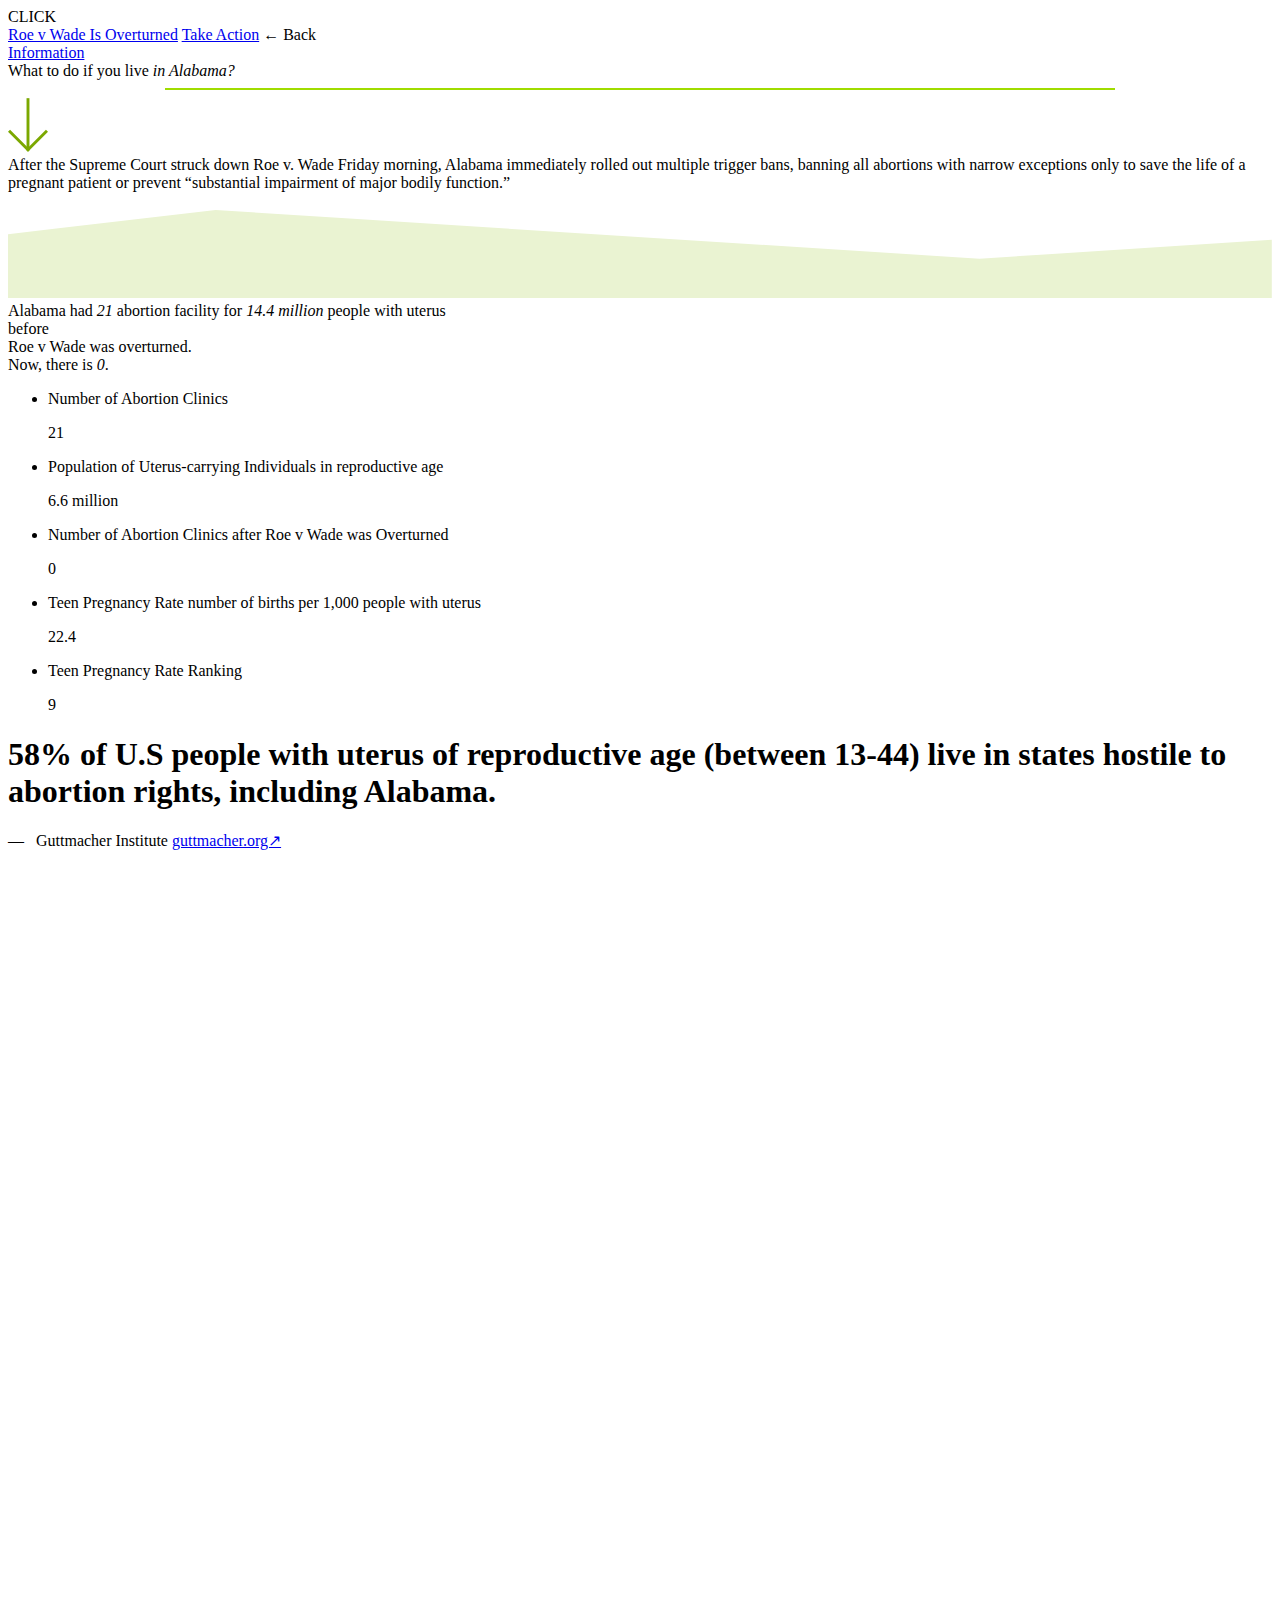
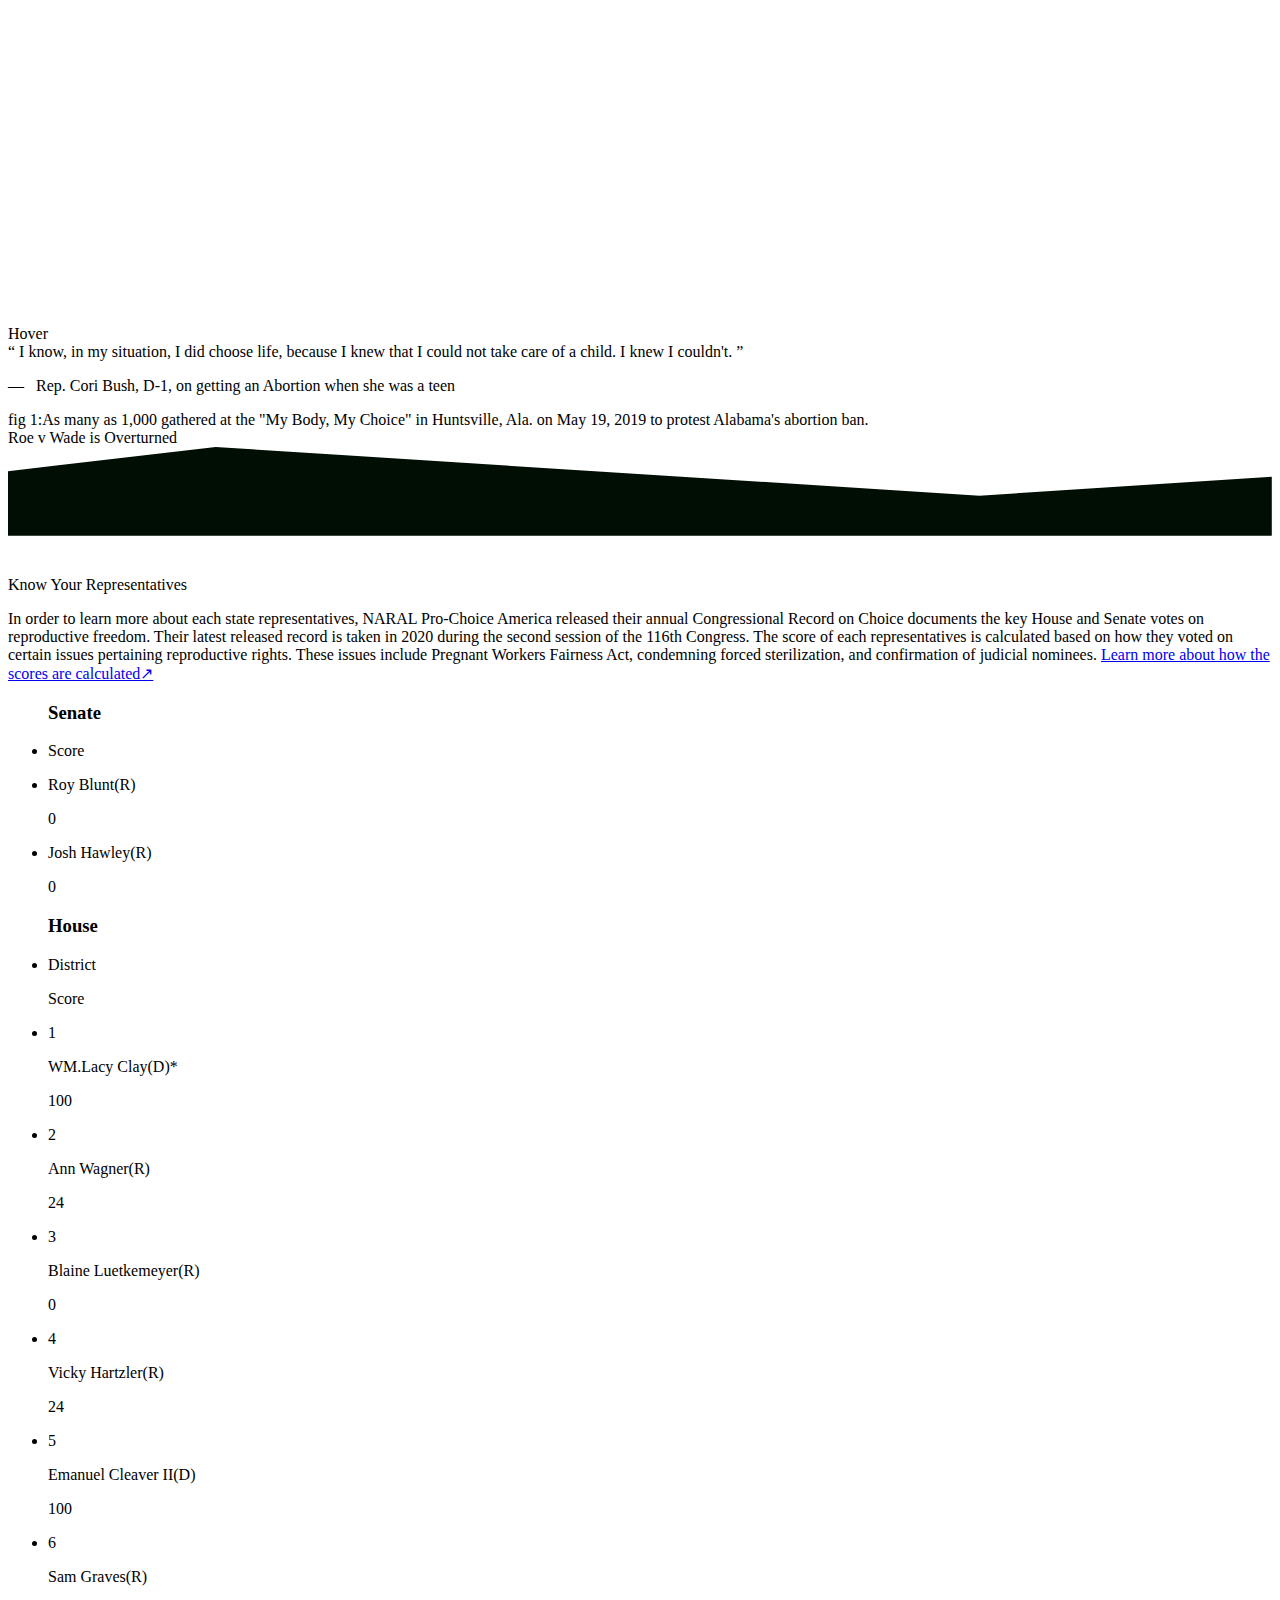
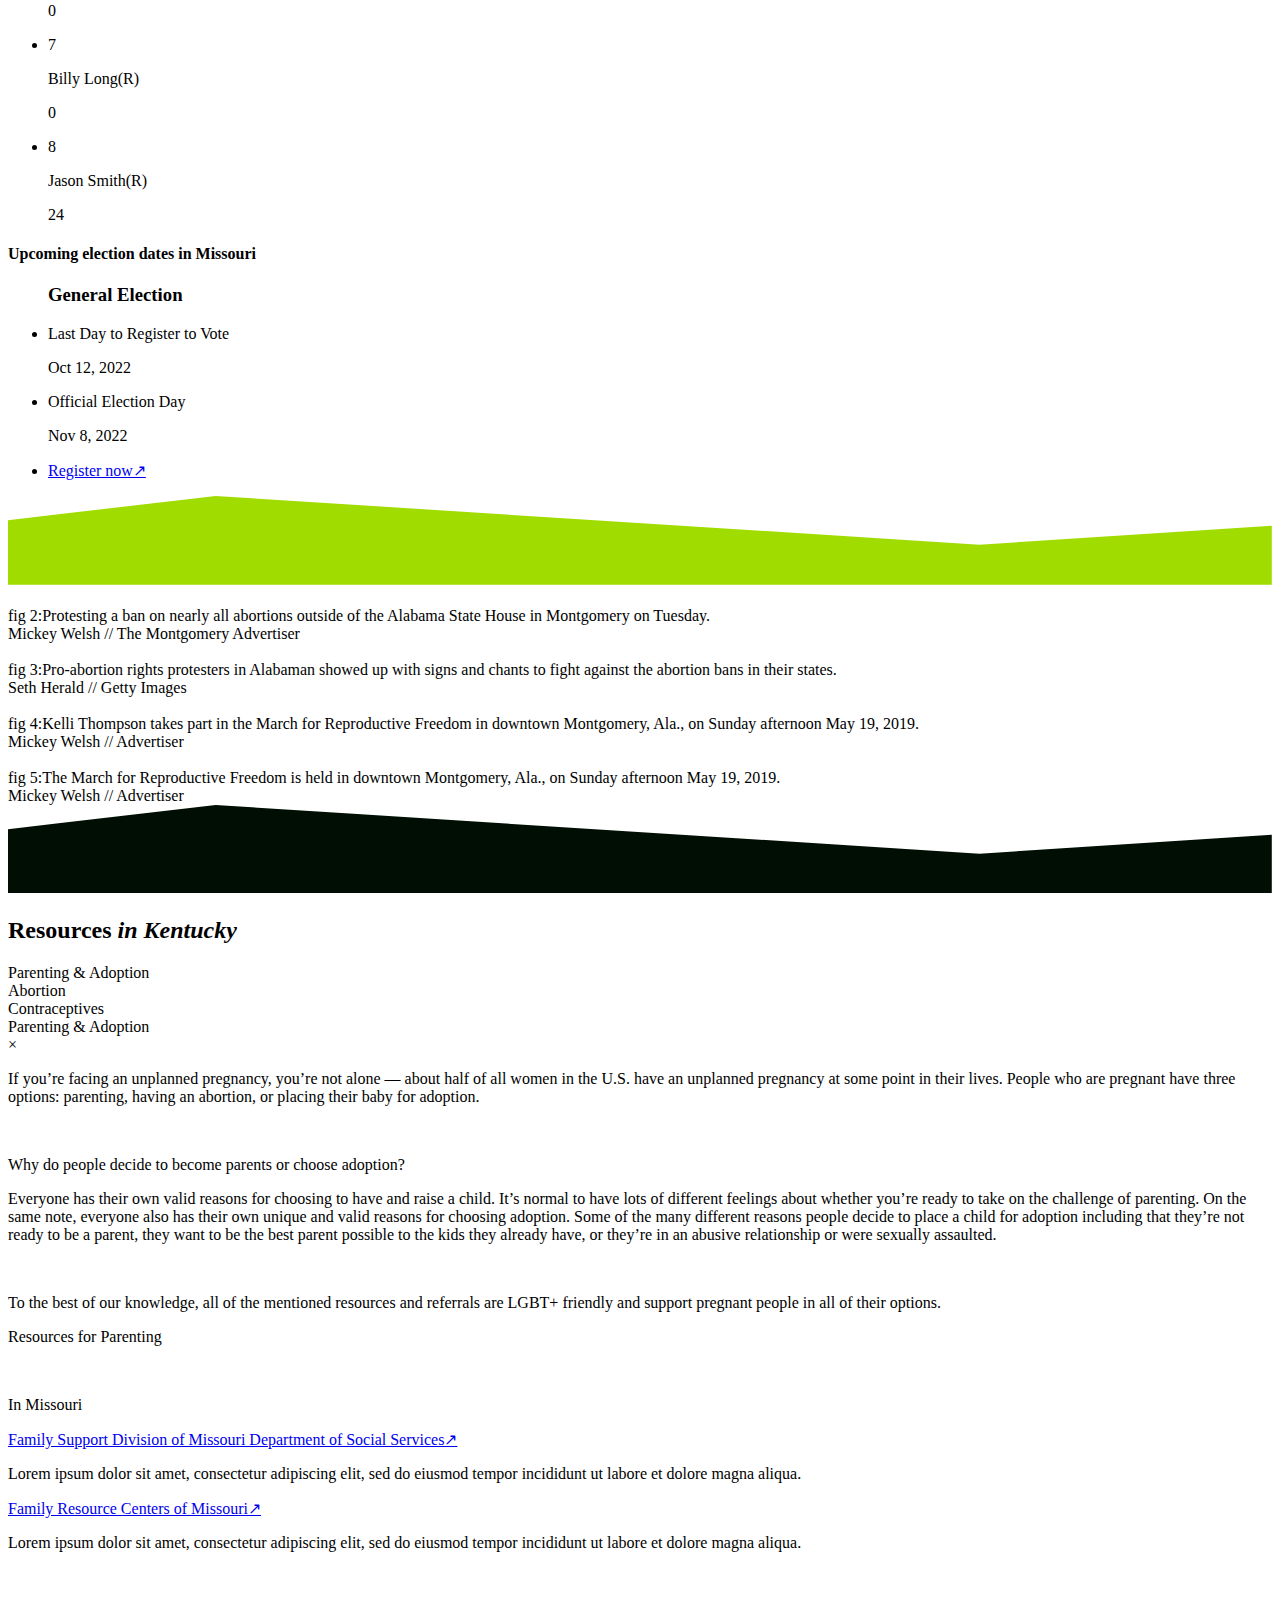
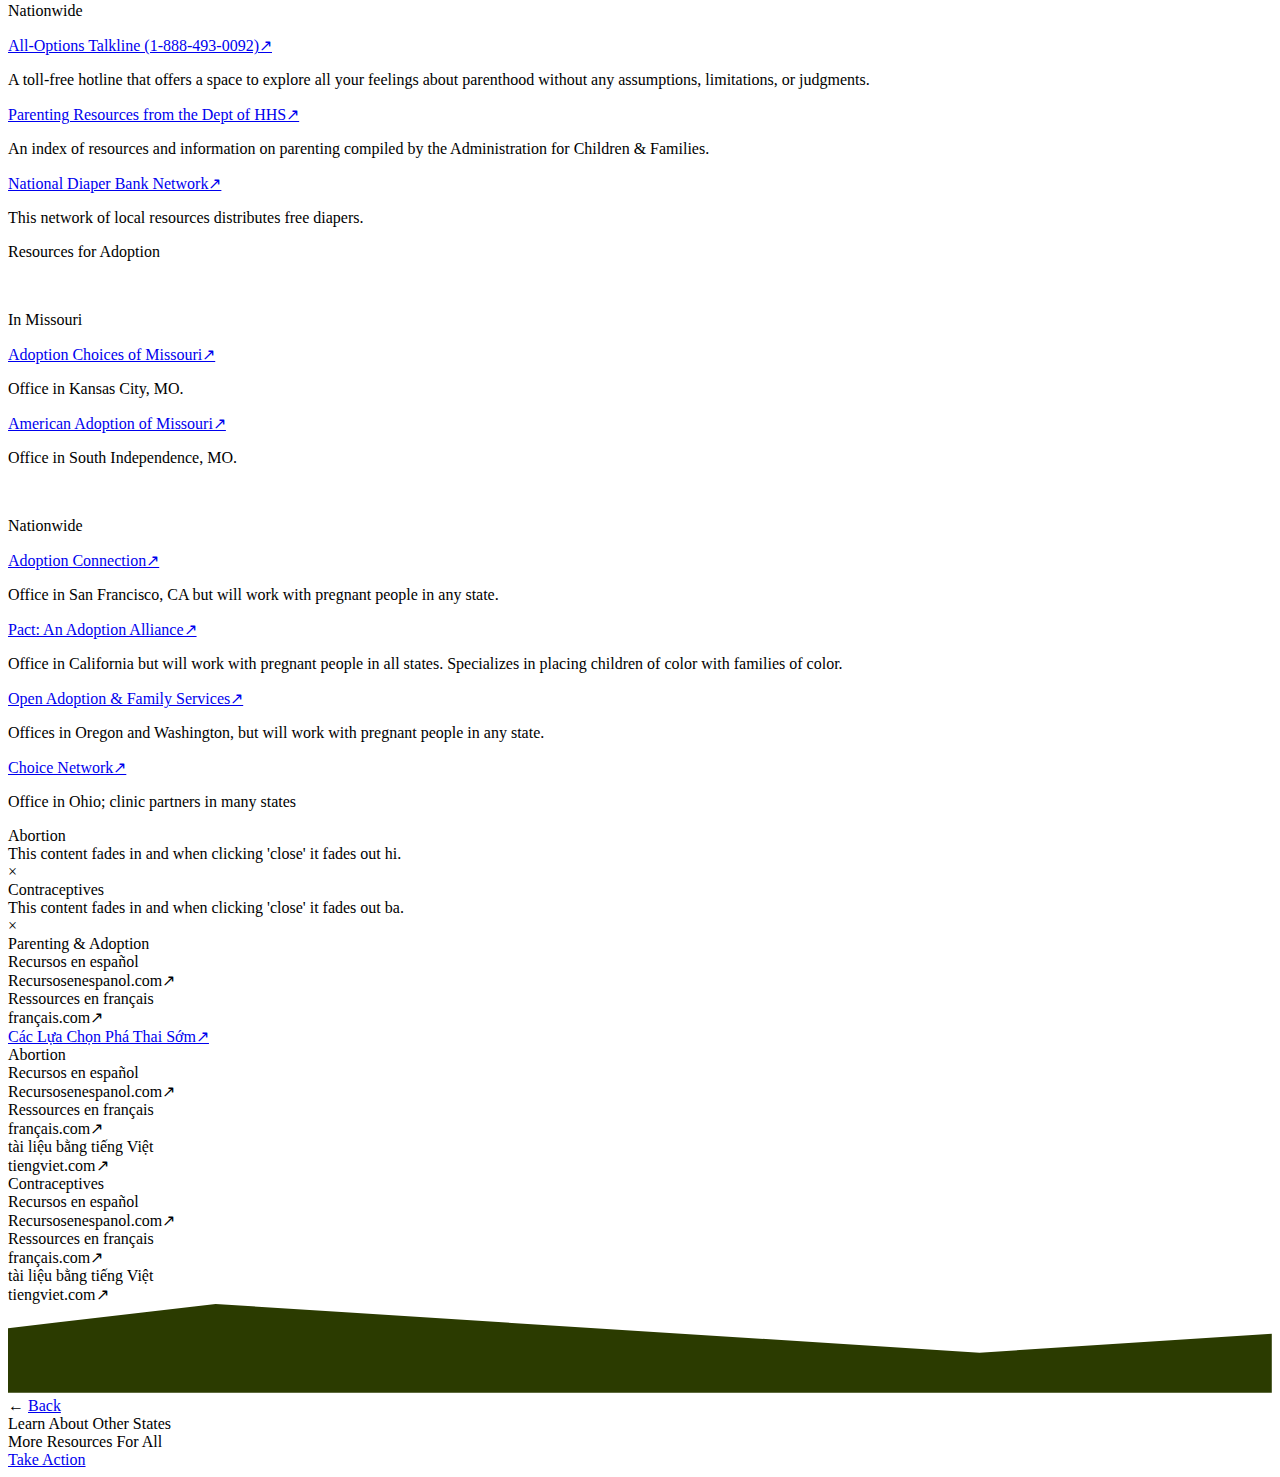
==== alabama.html @ d3665552 "Add files via upload" ====
<!DOCTYPE html>
<html lang="en" >
<head>
  <meta charset="UTF-8">
  <title>Roe v Wade is Overturned</title>
  <link rel="stylesheet" href="./style.css">
  <link rel="preconnect" href="https://fonts.gstatic.com" crossorigin>
    <link href="https://fonts.googleapis.com/css2?family=Inter:wght@100;200;300;400;500;600;700;800;900&display=swap" rel="stylesheet"> 

    <link rel="stylesheet" href="https://use.typekit.net/mnp3fny.css"> 
    <script src="https://cdnjs.cloudflare.com/ajax/libs/prefixfree/1.0.7/prefixfree.min.js"></script>
</head>
<body class="lgreen">
<!-- partial:index.partial.html -->

<div class="cursor">
  
</div>
<div class="cursor2">
  <div id="cursor-text">CLICK</div>
</div>


  <div class="nav">
      <div class="main-menu">
        <a class="nav-item nav-item-logo" href="index.html">Roe v Wade Is Overturned</a>
        <a class="nav-item nav-item-action" href="takeaction.html">Take Action</a>
        <a class="nav-item nav-item-back" onclick="window.history.go(-1); return false;">←&nbsp;Back</a>
      </div>
      <div class="vertical-menu">
        <a class="nav-item" href="information.html">Information</a>
      </div>
  </div>
  <section  class="scroll-page">
    <div class="section section-landingpage ">
      <div class="landingpage-main">
        
        <div class="landingpage-text">What to do if you live <em>in Alabama?</em></div>
        <hr size="2" width="75%" color="#A0DC00">  
        <div class="landingpage-subtext"><object width="40vw" type="image/svg+xml" data="img/arrow-down.svg"></object></div>
        <div class="landingpage-subtext landingpage-subtext--text">After the Supreme Court struck down Roe v. Wade Friday morning, Alabama immediately rolled out multiple trigger bans, banning all abortions with narrow exceptions only to save the life of a pregnant patient or prevent “substantial impairment of major bodily function.”</div>
        <img class="landingpage-banner" width="500" src="img/abortion-banner.png" alt="">
      </div>
      
    </div>
    <div class="section section-statistics dgreen">
      <svg color="#EAF3D2" xmlns="http://www.w3.org/2000/svg" preserveAspectRatio="none" viewBox="0 0 1440 101" class="section--border"><path d="M0 27.544V101h1440V34.011l-333.027 21.481L389.022 9.717 236.625 0 55.045 21.137z" fill="#EAF3D2" fill-rule="evenodd"></path></svg>

      
      
      <div class="statistics-big-text"><span>Alabama</span > had <em id="stat-text-1">21</em> abortion facility for <em>14.4 million</em> people with uterus <div class="stat-text" id="stat-text-2">before</div> Roe v Wade was overturned. <div class="block">Now, there is <em>0</em>.</div></div>
        <ul class="blog-stats">
          
  
          <li class="stat-item">
            <div class="catergory">Number of Abortion Clinics</div>
            <p class="stat-bodytext">21</p>
          </li>

          <li class="stat-item">
            <div class="catergory">Population of Uterus-carrying Individuals in reproductive age</div>
            <p class="stat-bodytext">6.6 million</p>
          </li>
  
          <li class="stat-item">
            <div class="catergory">Number of Abortion Clinics after Roe v Wade was Overturned</div>
            <p class="stat-bodytext">0</p>
          </li>
  
          <li class="stat-item">
            <div class="catergory">Teen Pregnancy Rate
              number of births per 1,000 people with uterus</div>
            <p class="stat-bodytext">22.4</p>
          </li>
  
          <li class="stat-item">
            <div class="catergory">Teen Pregnancy Rate Ranking</div>
            <p class="stat-bodytext">9</p>
          </li>
          
          
         
        </ul>
        
        <div id="state-js-scene" class="state-cutout-container">
          
          
          <div class="state-cutout-wrap" >

          
          <span data-depth="0.5" class="state-cutout state-cutout--al"></span>
        </div>
        <h1 class="state-cutout-text" data-speed="-0.1">58% of U.S people with uterus of reproductive age (between 13-44) live in states hostile to abortion rights, including Alabama.</h1>
         <p class="text-caption">&#8212; &nbsp; Guttmacher Institute <a class="text-caption--link" href="https://www.guttmacher.org/">guttmacher.org↗</a></p>
        </div>
        
        
        <svg class="fixed inset-0 transform -translate-x-full" xmlns="http://www.w3.org/2000/svg" viewBox="0 0 1000 820.62">
          
        
          
          <clipPath id="AL" clipPathUnits="objectBoundingBox" data-speed="0.65" data-drift="-0.35">
            <path  class="cls-1" d="M.3,16.9l1,2,3.6,2.3,1.6,105.1,.5,57.7,13.1,78.9,1-.3,11.5,2.3,3.1-22.8,5.1,12.8,8.8,8,16.7-9.7-1.8-1.5,.5,.3-11.5-26.4,110.7-17.9,7.4-1.3v-.3l-6.9-13.1-.5-18.7-5.6-10.2,2.8-20,4.6-5.1-19-33.8L112.5,.5l-.3-.5-7.7,1.3L63.5,7.9l-20.5,2.6L0,16.4l.3,.5H.3Z"/>          
        </svg>
    </div>
    <div class="section section-blockquote hovercursor dgreen">
      
      <div class="quote-image-slot">
        <img src="img/al-protest-02.jpg" alt="">
      </div>
      <div class="blockquote-card ">
        <div class="card">
          <div class="card__face card__face--front">
            <div class="dir-btn">Hover</div>
            <span class="quote-mark">“</span>
            I know, in my situation, <span class="italics">I did choose life</span>, because I knew that I could not take care of a child. I knew I couldn't. <span class="quote-mark">”</span>
            <p class="quote-source">&#8212; &nbsp; Rep. Cori Bush, D-1, on getting an Abortion when she was a teen</p>
          </div>
          <div class="card__face card__face--back">
            <div class="img-caption"><span class="cap-num">fig 1:</span>As many as 1,000 gathered at the "My Body, My Choice" in Huntsville, Ala. on May 19, 2019 to protest Alabama's abortion ban.</div>
            <div class="quote-source">Roe v Wade is Overturned</div>
          </div>
        </div>
      </div>
    </div>
    <div class="section section-representatives">
      <svg color="#000e04" xmlns="http://www.w3.org/2000/svg" preserveAspectRatio="none" viewBox="0 0 1440 101" class="section--border"><path d="M0 27.544V101h1440V34.011l-333.027 21.481L389.022 9.717 236.625 0 55.045 21.137z" fill="#000e04" fill-rule="evenodd"></path></svg>
      <div class="banner-sticker-wrapper">
        <div class="banner-sticker banner-sticker--01">
          <img src="img/al-banner-img-01.png" alt="">
        </div>
        <div class="banner-sticker banner-sticker--02">
          <img src="img/al-banner-img-02.png" alt="">
        </div>
      </div>
      <div class="rep-content">
        <div class="rep-title">Know Your Representatives</div>
        <p class="rep-descrip">In order to learn more about each state representatives, NARAL Pro-Choice America released their annual Congressional Record on Choice documents the key House and Senate votes on reproductive freedom. Their latest released record is taken in 2020 during the second session of the 116th Congress. The score of each representatives is calculated based on how they voted on certain issues pertaining reproductive rights. These issues include Pregnant Workers Fairness Act, condemning forced sterilization, and confirmation of judicial nominees. <a href="http://www.prochoiceamerica.org/wp-content/uploads/2021/04/NARAL-2020-Congressional-Record-on-Repro-Freedom.pdf" target="_blank" rel="noopener noreferrer">Learn more about how the scores are calculated↗</a></p>
        
        <div class="rep-stats">
          
          <ul class="rep-info senate">
            <h3 class="rep-group-title">Senate</h3>
            <li class="rep-item">
              <div class="catergory"></div>
              <p class="rep-item-title">Score</p>
            </li>
            <li class="rep-item">
              <div class="catergory">Roy Blunt(R)</div>
              <p class="rep-num">0</p>
            </li>
            <li class="rep-item">
              <div class="catergory">Josh Hawley(R)</div>
              <p class="rep-num">0</p>
            </li>
            
          </ul>
          <ul class="rep-info house">
            <h3 class="rep-group-title">House</h3>
            <li class="rep-item">
              <p class="rep-item-title">District</p>
              <div class="catergory"></div>
              <p class="rep-item-title">Score</p>
            </li>
            <li class="rep-item">
              <p class="rep-num rep-num-district">1</p>
              <div class="catergory">WM.Lacy Clay(D)*</div>
              <p class="rep-num">100</p>
            </li>
            <li class="rep-item">
              <p class="rep-num rep-num-district">2</p>
              <div class="catergory">Ann Wagner(R)</div>
              <p class="rep-num">24</p>
            </li>
            <li class="rep-item">
              <p class="rep-num rep-num-district">3</p>
              <div class="catergory">Blaine Luetkemeyer(R)</div>
              <p class="rep-num">0</p>
            </li>
            <li class="rep-item">
              <p class="rep-num rep-num-district">4</p>
              <div class="catergory">Vicky Hartzler(R)</div>
              <p class="rep-num">24</p>
            </li>
            <li class="rep-item">
              <p class="rep-num rep-num-district">5</p>
              <div class="catergory">Emanuel Cleaver II(D)</div>
              <p class="rep-num">100</p>
            </li>
            <li class="rep-item">
              <p class="rep-num rep-num-district">6</p>
              <div class="catergory">Sam Graves(R)</div>
              <p class="rep-num">0</p>
            </li>
            <li class="rep-item">
              <p class="rep-num rep-num-district">7</p>
              <div class="catergory">Billy Long(R)</div>
              <p class="rep-num">0</p>
            </li>
            <li class="rep-item">
              <p class="rep-num rep-num-district">8</p>
              <div class="catergory">Jason Smith(R)</div>
              <p class="rep-num">24</p>
            </li>
            
          </ul>
        </div>
        
        <div class="dates-wrapper">
          <h4>Upcoming election dates in Missouri</h4>
          <ul class="date-container">
            <h3 class="date-title">General Election</h3>
            <li class="date-item">
              <p class="date-name">Last Day to Register to Vote</p>
              <p class="date-num">Oct 12, 2022</p>
            </li>
            <li class="date-item">
              <p class="date-name">Official Election Day</p>
              <p class="date-num">Nov 8, 2022</p>
            </li>
            <li class="date-item">
              <a href="https://www.sos.mo.gov/elections/goVoteMissouri/register" target="_blank" rel="noopener noreferrer">Register now↗</a>
            </li>
            
          </ul>
        </div>
      </div>
      

        

    </div>
    
    <div class="section section-gallery dgreen">
      <svg color="" xmlns="http://www.w3.org/2000/svg" preserveAspectRatio="none" viewBox="0 0 1440 101" class="section--border"><path d="M0 27.544V101h1440V34.011l-333.027 21.481L389.022 9.717 236.625 0 55.045 21.137z" fill="#A0DC00" fill-rule="evenodd"></path></svg>
      
      <div class="gallery">
        <div  class="delayed-gallery" data-scrub=".2">
          <div id="img-slot-1" class="innerContainer">
            <img  src="img/al-protest-03.jpg" alt="">
          </div>
          
        </div>
        <div class="caption-slot caption-slot-1"  data-scrub="0.2">
          <div class="innerContainer">
            <span class="cap-num">fig 2:</span>Protesting a ban on nearly all abortions outside of the Alabama State House in Montgomery on Tuesday.
            <div class="cap-source">Mickey Welsh //  The Montgomery Advertiser</div>
          </div>
        </div>
      
      </div>
      <div class="gallery">
        <div  class="delayed-gallery" data-scrub=".2">
          <div id="img-slot-2" class="innerContainer">
            <img  src="img/al-protest-04.jpg" alt="">
          </div>
          
        </div>
        <div class="caption-slot caption-slot-2"  data-scrub="0.2">
          <div class="innerContainer">
            <span class="cap-num">fig 3:</span>Pro-abortion rights protesters in Alabaman showed up with signs and chants to fight against the abortion bans in their states.
            <div class="cap-source">Seth Herald // Getty Images</div>
          </div>
        </div>
      
      </div>


    
      
      <div class="gallery gallery-3 ">
        <div  class="delayed-gallery" data-scrub="0.2">
          <div id="img-slot-3" class="innerContainer">
            <img src="img/al-protest-05.jpg" alt="">
          </div>
        </div>
        <div class="caption-slot caption-slot-3"  data-scrub="0.2">
          <div class="innerContainer">
            <span class="cap-num">fig 4:</span>Kelli Thompson takes part in the March for Reproductive Freedom in downtown Montgomery, Ala., on Sunday afternoon May 19, 2019.
            <div class="cap-source">Mickey Welsh // Advertiser</div>
          </div>
        </div>
      </div>
      
      <div class="gallery gallery-4">
        <div  class="delayed-gallery" data-scrub="0.2">
          <div id="img-slot-4" class="innerContainer">
            <img src="img/al-protest-06.jpg" alt="">
            
          </div>
        </div> 
        <div class="caption-slot caption-slot-4"  data-scrub="0.2">
          <div class="innerContainer">
            <span class="cap-num">fig 5:</span>The March for Reproductive Freedom is held in downtown Montgomery, Ala., on Sunday afternoon May 19, 2019.
            <div class="cap-source">Mickey Welsh // Advertiser</div>
          </div>
        </div>
      </div>
      
      
      
      
    </div>
    <div class="section section-resources clickcursor">
      <svg color="" xmlns="http://www.w3.org/2000/svg" preserveAspectRatio="none" viewBox="0 0 1440 101" class="section--border"><path d="M0 27.544V101h1440V34.011l-333.027 21.481L389.022 9.717 236.625 0 55.045 21.137z" fill="#000e04" fill-rule="evenodd"></path></svg>
      <h2 class="resources-title">Resources <em>in Kentucky</em></h2>
      <div class="resources-main-section">
          
  
          <div class="tile-container ">
              
              <div class="tile">
                  <div class="option-title">Parenting & Adoption</div>
                  <div class="inner-content">
                  </div>
      
              </div
              ><div class="tile">
                  <div class="option-title">Abortion</div>
                    <div class="inner-content"></div>
      
              </div
              ><div class="tile">
                  <div class="option-title">Contraceptives</div>
                  <div class="inner-content"></div>
              </div>
              
          </div>
  
          <div class="page-container">
              <div class="page">
                  <div class="option-title">Parenting & Adoption</div>
                  <div class="inner-content"> 
                    <div class="close" >×</div>
                    <div class="page-column-wrapper">
                      <div class="page-column">
                        <p>If you’re facing an unplanned pregnancy, you’re not alone — about half of all women in the U.S. have an unplanned pregnancy at some point in their lives. People who are pregnant have three options: parenting, having an abortion, or placing their baby for adoption.</p>
                        <br>
                        <p class="bold">Why do people decide to become parents or choose adoption?</p>
                        <p>Everyone has their own valid reasons for choosing to have and raise a child. It’s normal to have lots of different feelings about whether you’re ready to take on the challenge of parenting. On the same note, everyone also has their own unique and valid reasons for choosing adoption. Some of the many different reasons people decide to place a child for adoption including that they’re not ready to be a parent, they want to be the best parent possible to the kids they already have, or they’re in an abusive relationship or were sexually assaulted.</p>
                        <br>
                        <p class="bold">To the best of our knowledge, all of the mentioned resources and referrals are LGBT+ friendly and support pregnant people in all of their options.</p>
                      </div>
                      <div class="page-column">
                        <p class="allcaps underline">Resources for Parenting</p>
                        <br>
                        <p class="page-column-desc">In Missouri</p>
                        <p class="bold"><a target="_blank" rel="noopener noreferrer" href="https://mydss.mo.gov/"> Family Support Division of Missouri Department of Social Services↗ </a></p>
                        <p>Lorem ipsum dolor sit amet, consectetur adipiscing elit, sed do eiusmod tempor incididunt ut labore et dolore magna aliqua.</p>
                        <p class="bold"><a target="_blank" rel="noopener noreferrer" href="https://www.mofamilyresource.org/"> Family Resource Centers of Missouri↗ </a></p>
                        <p>Lorem ipsum dolor sit amet, consectetur adipiscing elit, sed do eiusmod tempor incididunt ut labore et dolore magna aliqua. </p>
                        <br>
                        <p class="page-column-desc">Nationwide</p>
                        <p class="bold"><a target="_blank" rel="noopener noreferrer" href="https://www.all-options.org/find-support/talkline/"> All-Options Talkline (1-888-493-0092)↗ </a></p>
                        <p>A toll-free hotline that offers a space to explore all your feelings about parenthood without any assumptions, limitations, or judgments.</p>
                        <p class="bold"><a target="_blank" rel="noopener noreferrer" href="https://www.childwelfare.gov/topics/preventing/promoting/parenting/finding-help/"> Parenting Resources from the Dept of HHS↗ </a></p>
                        <p>An index of resources and information on parenting compiled by the Administration for Children & Families.</p>
                        <p class="bold"><a target="_blank" rel="noopener noreferrer" href="https://www.childwelfare.gov/topics/preventing/promoting/parenting/finding-help/"> National Diaper Bank Network↗ </a></p>
                        <p>This network of local resources distributes free diapers.</p>
                      </div>
                      <div class="page-column">
                        <p class="allcaps underline">Resources for Adoption</p>
                        <br>
                        <p class="page-column-desc">In Missouri</p>
                        <p class="bold"><a target="_blank" rel="noopener noreferrer" href="https://adoptionchoicesofmissouri.org/"> Adoption Choices of Missouri↗ </a></p>
                        <p>Office in Kansas City, MO.</p>
                        <p class="bold"><a target="_blank" rel="noopener noreferrer" href="https://www.americanadoptionsofmissouri.com/"> American Adoption of Missouri↗ </a></p>
                        <p>Office in South Independence, MO.</p>
                        <br>
                        <p class="page-column-desc">Nationwide</p>
                        <p class="bold"><a target="_blank" rel="noopener noreferrer" href="http://www.adoptionconnection.org/"> Adoption Connection↗ </a></p>
                        <p>Office in San Francisco, CA but will work with pregnant people in any state.</p>
                        <p class="bold"><a target="_blank" rel="noopener noreferrer" href="http://www.pactadopt.org/"> Pact: An Adoption Alliance↗ </a></p>
                        <p>Office in California but will work with pregnant people in all states. Specializes in placing children of color with families of color. </p>
                        <p class="bold"><a target="_blank" rel="noopener noreferrer" href="http://www.openadopt.org/"> Open Adoption & Family Services↗ </a></p>
                        <p>Offices in Oregon and Washington, but will work with pregnant people in any state.</p>
                        <p class="bold"><a target="_blank" rel="noopener noreferrer" href="https://choicenetworkadoptions.com/"> Choice Network↗ </a></p>
                        <p>Office in Ohio; clinic partners in many states</p>
                      </div>
                    </div>
                    
                  </div>
              </div>
              <div class="page">
                  <div class="option-title">Abortion</div>
                  <div class="inner-content">This content fades in and when clicking 'close' it fades out hi.
                    <div class="close" >×</div>
                  </div>
              </div>
              <div class="page">
                  <div class="option-title">Contraceptives</div>
                  <div class="inner-content">This content fades in and when clicking 'close' it fades out ba.
                    <div class="close" >×</div>
                  </div>
              </div>
              
          </div>
      </div>
      <div class="resources-otherlang">
        
        <div class="otherlang-options">
          <div class="otherlang-options-title">
            Parenting & Adoption
          </div>
          <div class="lang-item">
            <div class="lang-item-title">Recursos en español</div>
            <div class="lang-item-link">Recursosenespanol.com↗</div>
          </div>
          <div class="lang-item">
            <div class="lang-item-title">Ressources en français</div>
            <div class="lang-item-link">français.com↗</div>
          </div>
          <div class="lang-item">
            <div class="lang-item-title"><a href="https://www.reproductiveaccess.org/wp-content/uploads/2016/06/early_abortion_options_2016-06-vie.pdf">Các Lựa Chọn Phá Thai Sớm↗ </a></div>
            
          </div>
          
          
          
          </div>
        <div class="otherlang-options">
          <div class="otherlang-options-title">
            Abortion       
          </div>
          <div class="lang-item">
            <div class="lang-item-title">Recursos en español</div>
            <div class="lang-item-link">Recursosenespanol.com↗</div>
          </div>
          <div class="lang-item">
            <div class="lang-item-title">Ressources en français</div>
            <div class="lang-item-link">français.com↗</div>
          </div>
          <div class="lang-item">
            <div class="lang-item-title">tài liệu bằng tiếng Việt </div>
            <div class="lang-item-link">tiengviet.com↗</div>
          </div>
          
        </div>
        <div class="otherlang-options">
        <div class="otherlang-options-title">
          Contraceptives
        </div>
        <div class="lang-item">
          <div class="lang-item-title">Recursos en español</div>
          <div class="lang-item-link">Recursosenespanol.com↗</div>
        </div>
        <div class="lang-item">
          <div class="lang-item-title">Ressources en français</div>
          <div class="lang-item-link">français.com↗</div>
        </div>
        <div class="lang-item">
          <div class="lang-item-title">tài liệu bằng tiếng Việt </div>
          <div class="lang-item-link">tiengviet.com↗</div>
        </div>
        </div>
      </div>
      
      
      
  </div>
  <div class="section section-others">
    <svg color="" xmlns="http://www.w3.org/2000/svg" preserveAspectRatio="none" viewBox="0 0 1440 101" class="section--border"><path d="M0 27.544V101h1440V34.011l-333.027 21.481L389.022 9.717 236.625 0 55.045 21.137z" fill="#2B3B00" fill-rule="evenodd"></path></svg>
  
      <div class="other other-back">
        <div class="other-button">←&nbsp;<a href="index.html">Back</a></div>
        <div class="other-detail">Learn About Other States</div>
      </div>
      <div class="other other-more">
        <div class="other-detail">More Resources For All</div>
        <div class="other-button"><a href="takeaction.html">Take Action</a></div>
      </div>
      
    </div>
   
  </section>
  
<!-- partial -->
<script src="https://unpkg.com/typewriter-effect@latest/dist/core.js"></script>

<script src='https://cdnjs.cloudflare.com/ajax/libs/gsap/3.8.0/ScrollTrigger.min.js'></script>
<script src='//cdnjs.cloudflare.com/ajax/libs/jquery/2.1.3/jquery.min.js'></script>
<script src='//cdnjs.cloudflare.com/ajax/libs/gsap/1.17.0/TweenMax.min.js'></script>
<script src='https://cdnjs.cloudflare.com/ajax/libs/gsap/1.17.0/plugins/TextPlugin.min.js'></script>
<script src='https://cdnjs.cloudflare.com/ajax/libs/gsap/3.8.0/gsap.min.js'></script>
<script src='https://cdnjs.cloudflare.com/ajax/libs/parallax/2.1.3/parallax.min.js'></script>


<script  src="./script.js"></script>
</body>
</html>
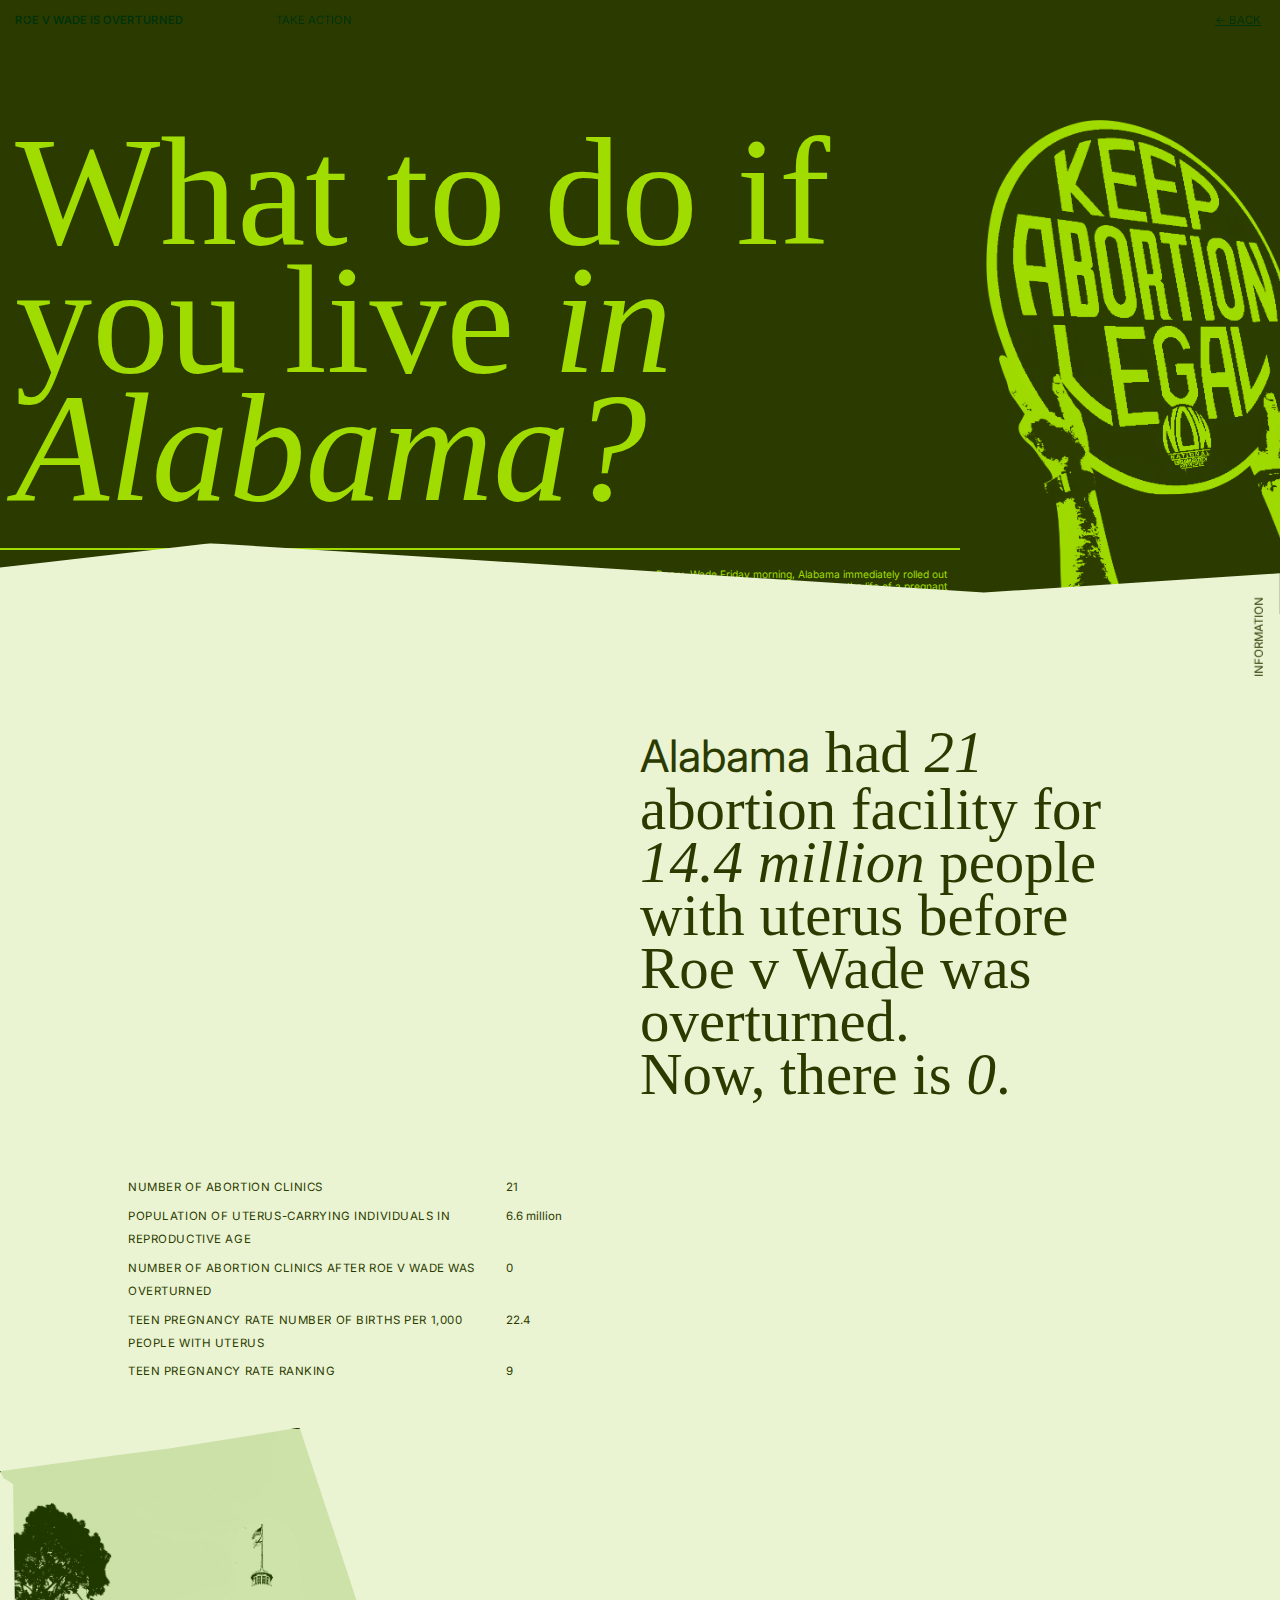
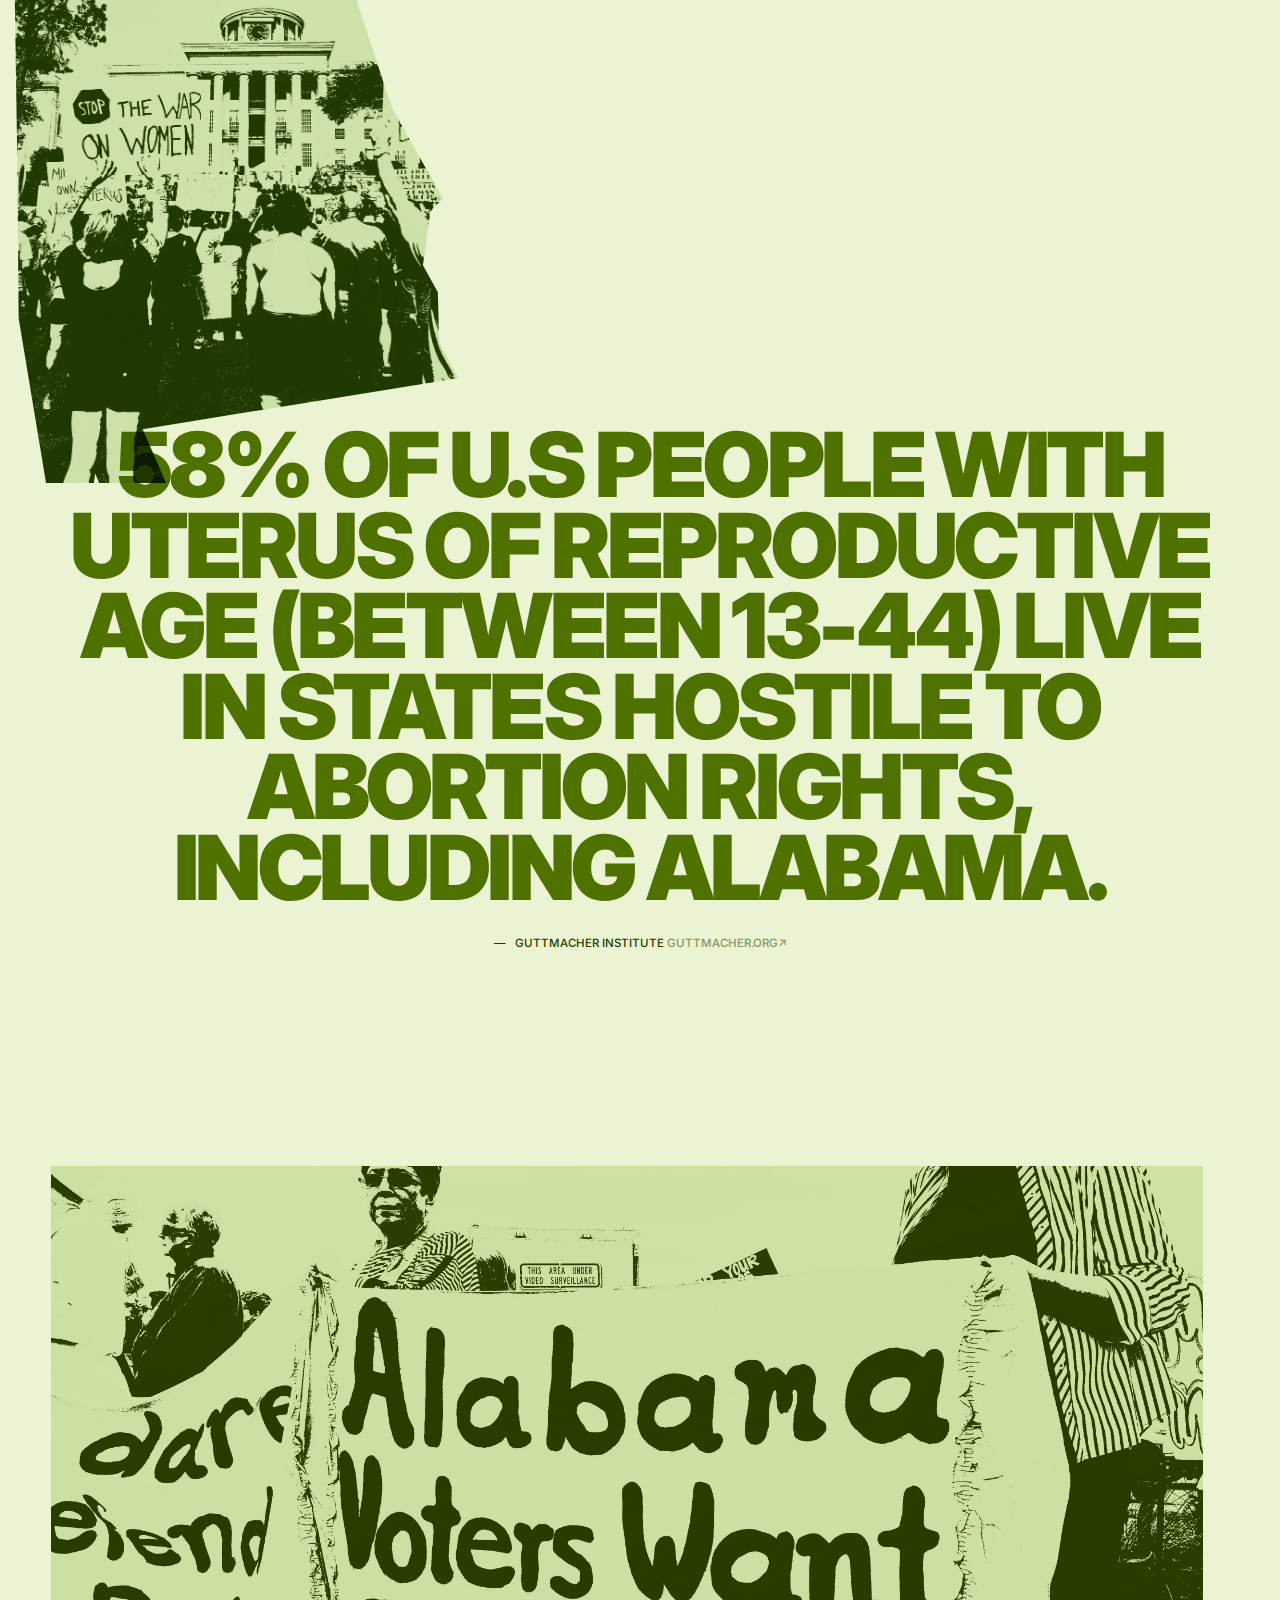
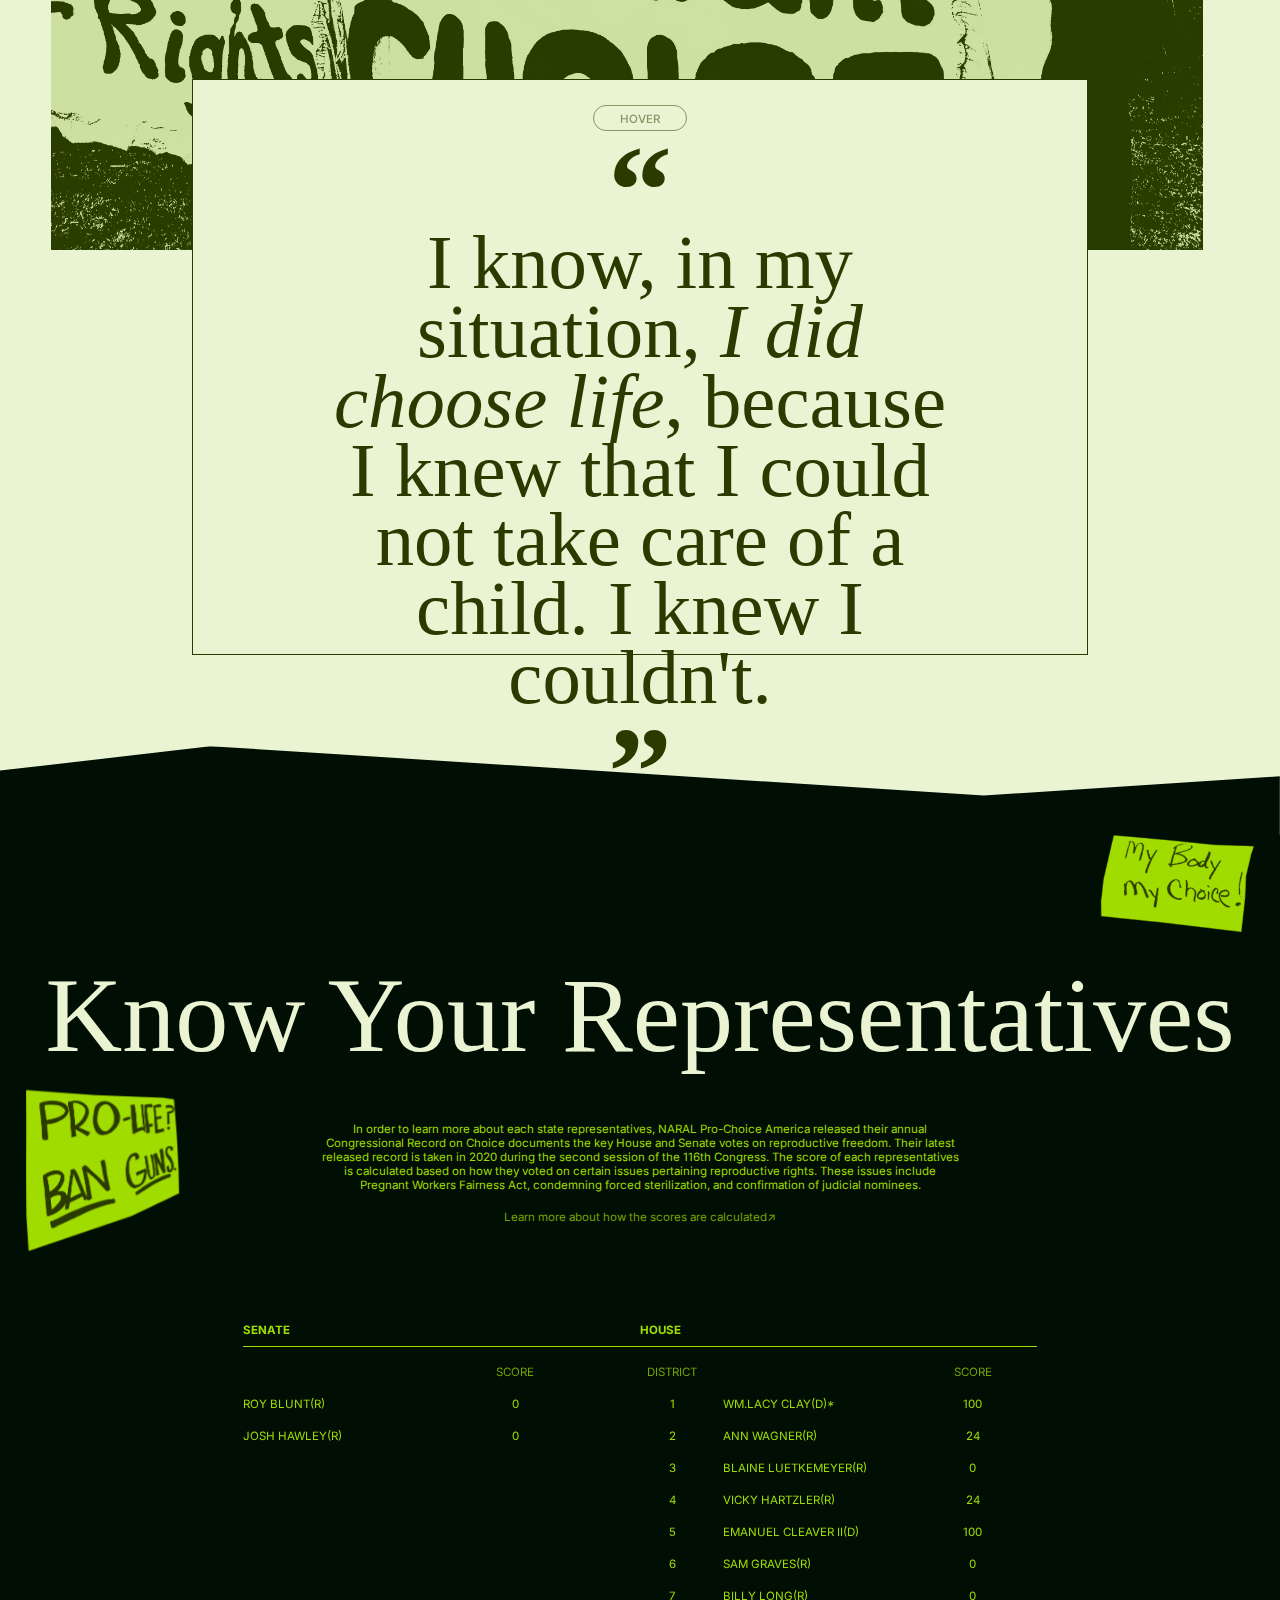
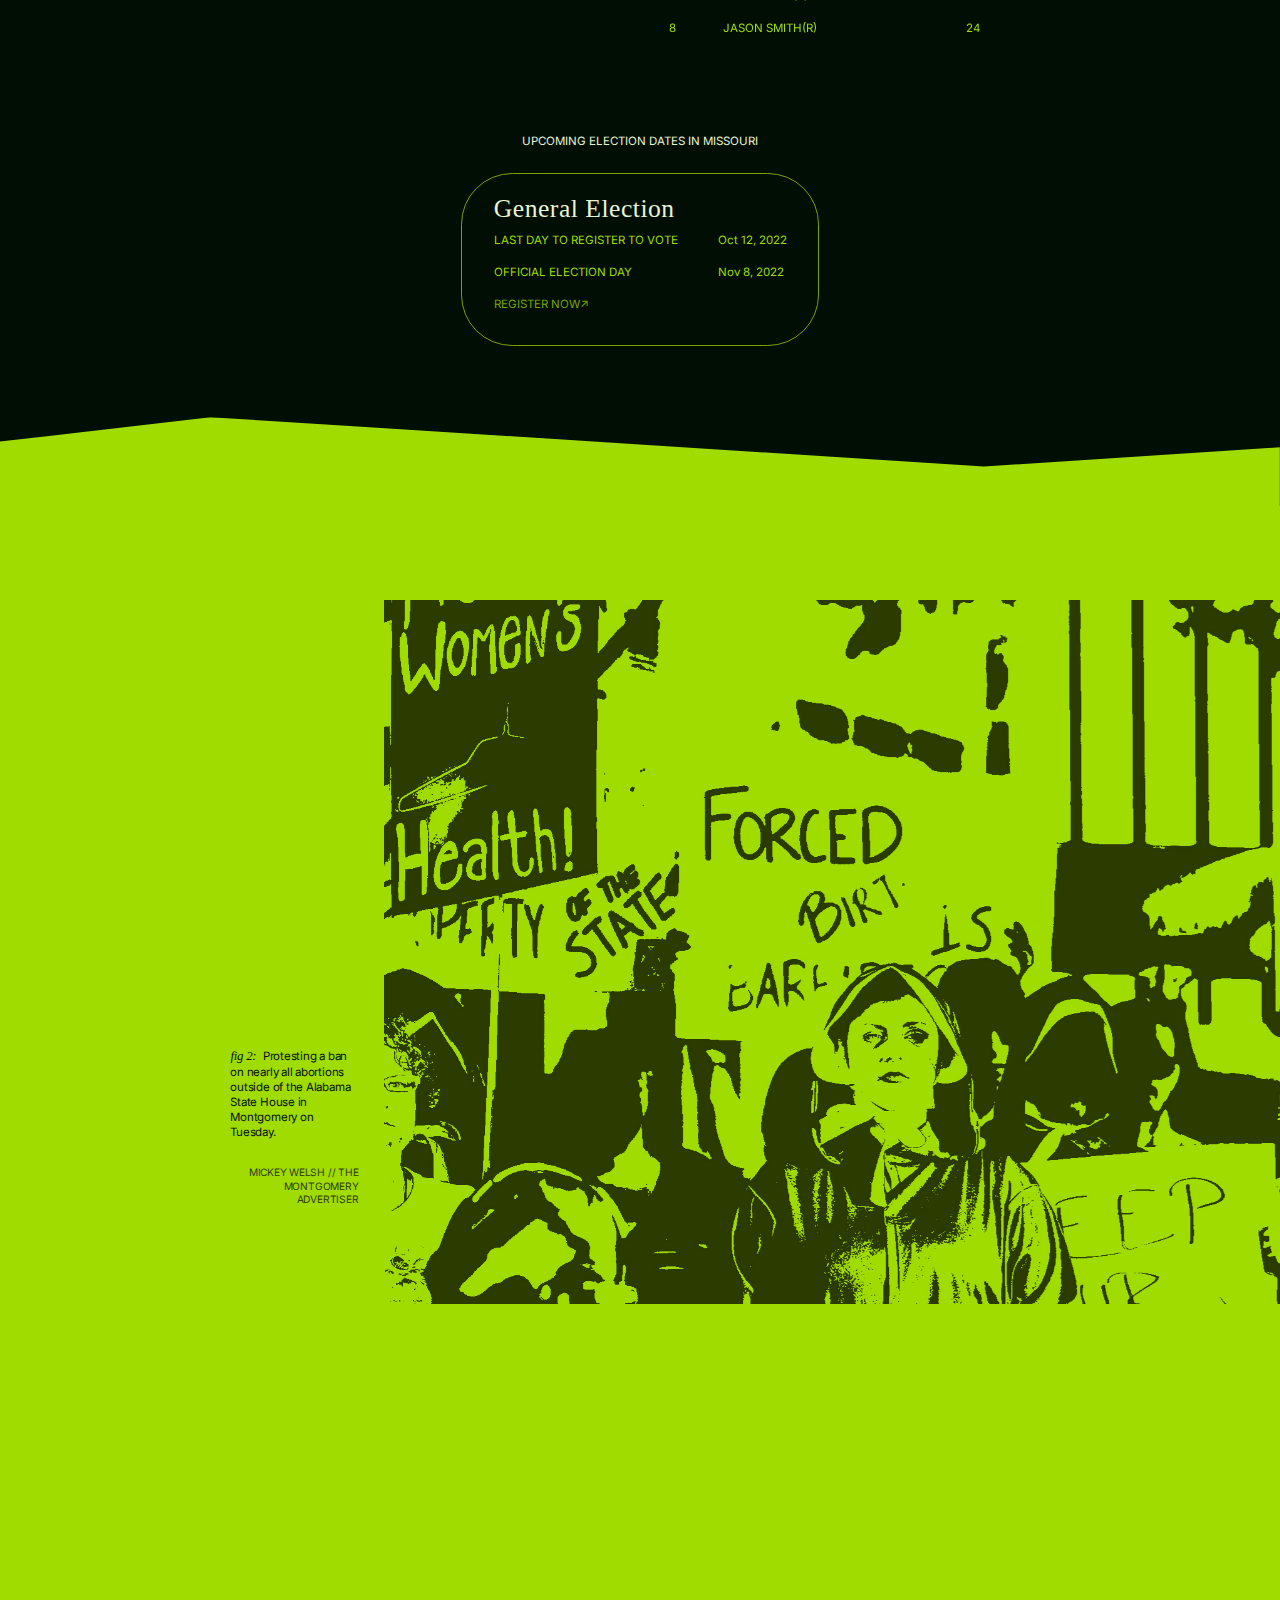
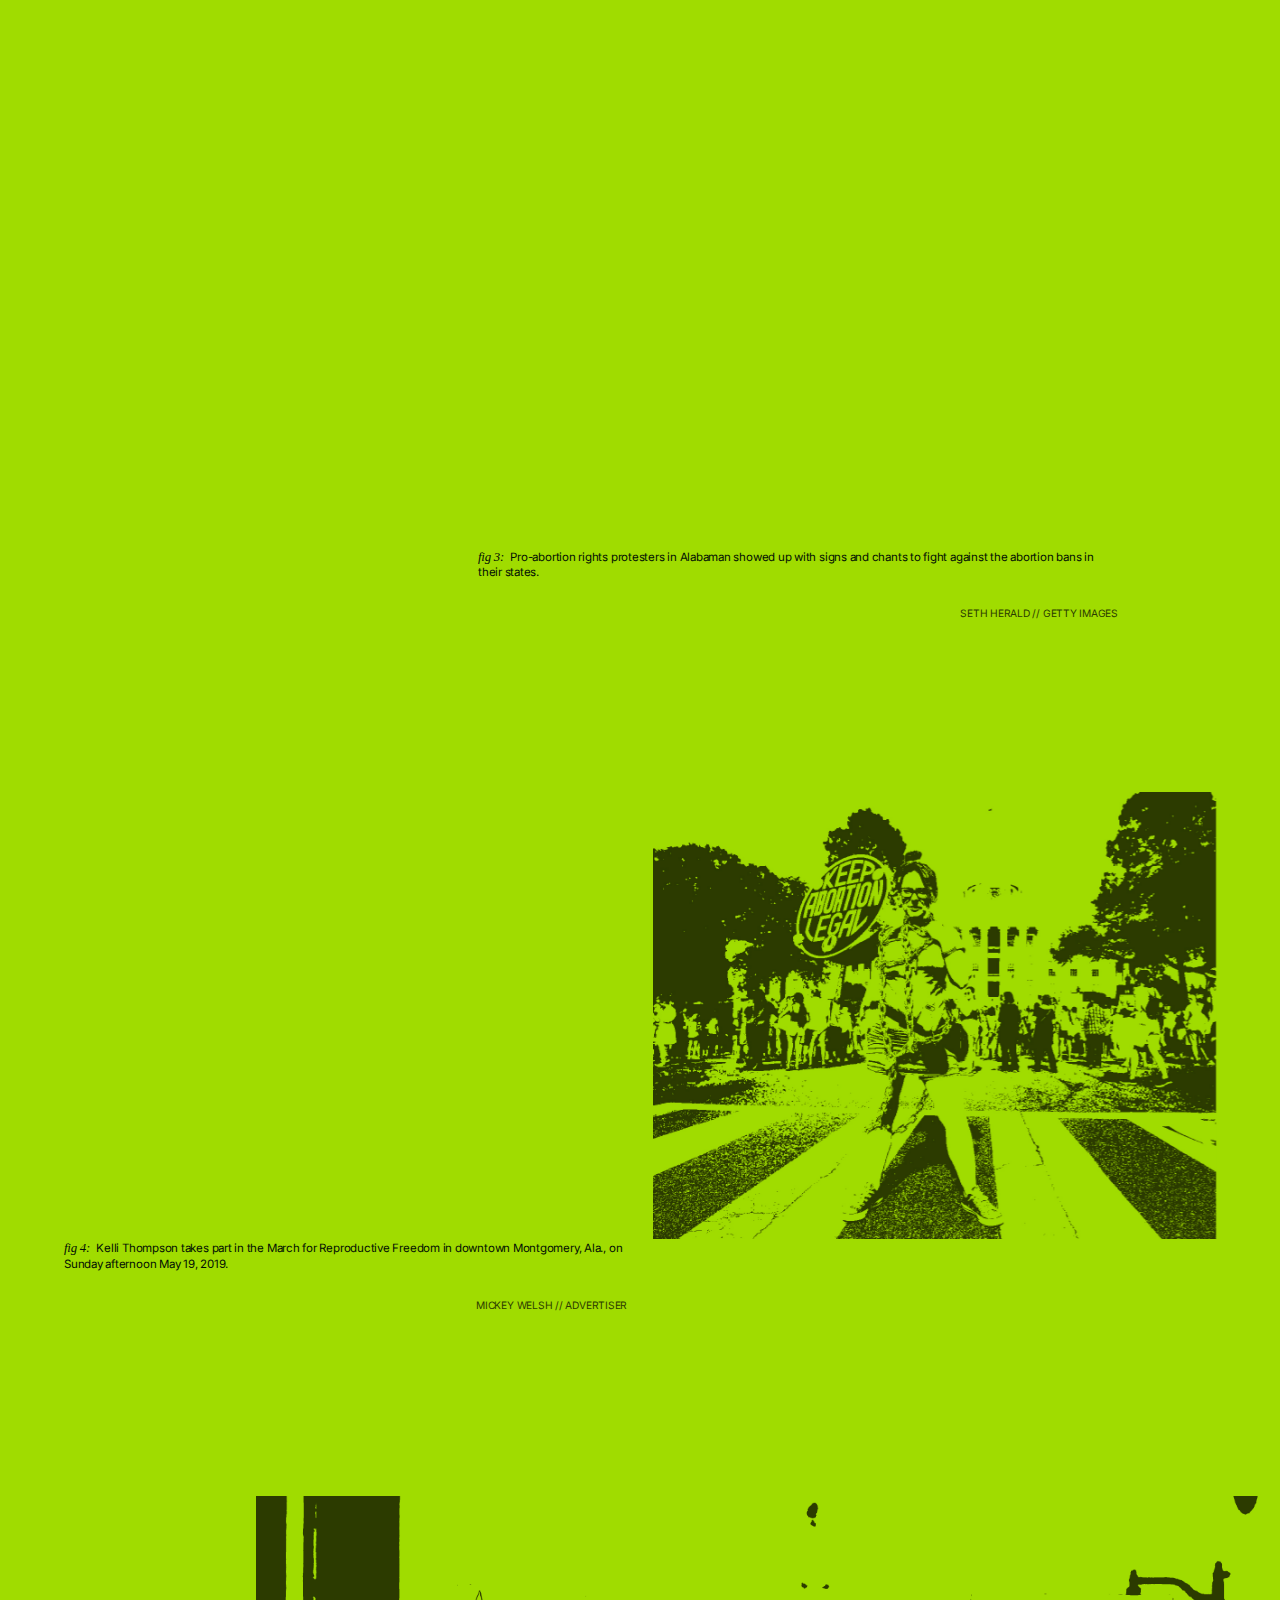
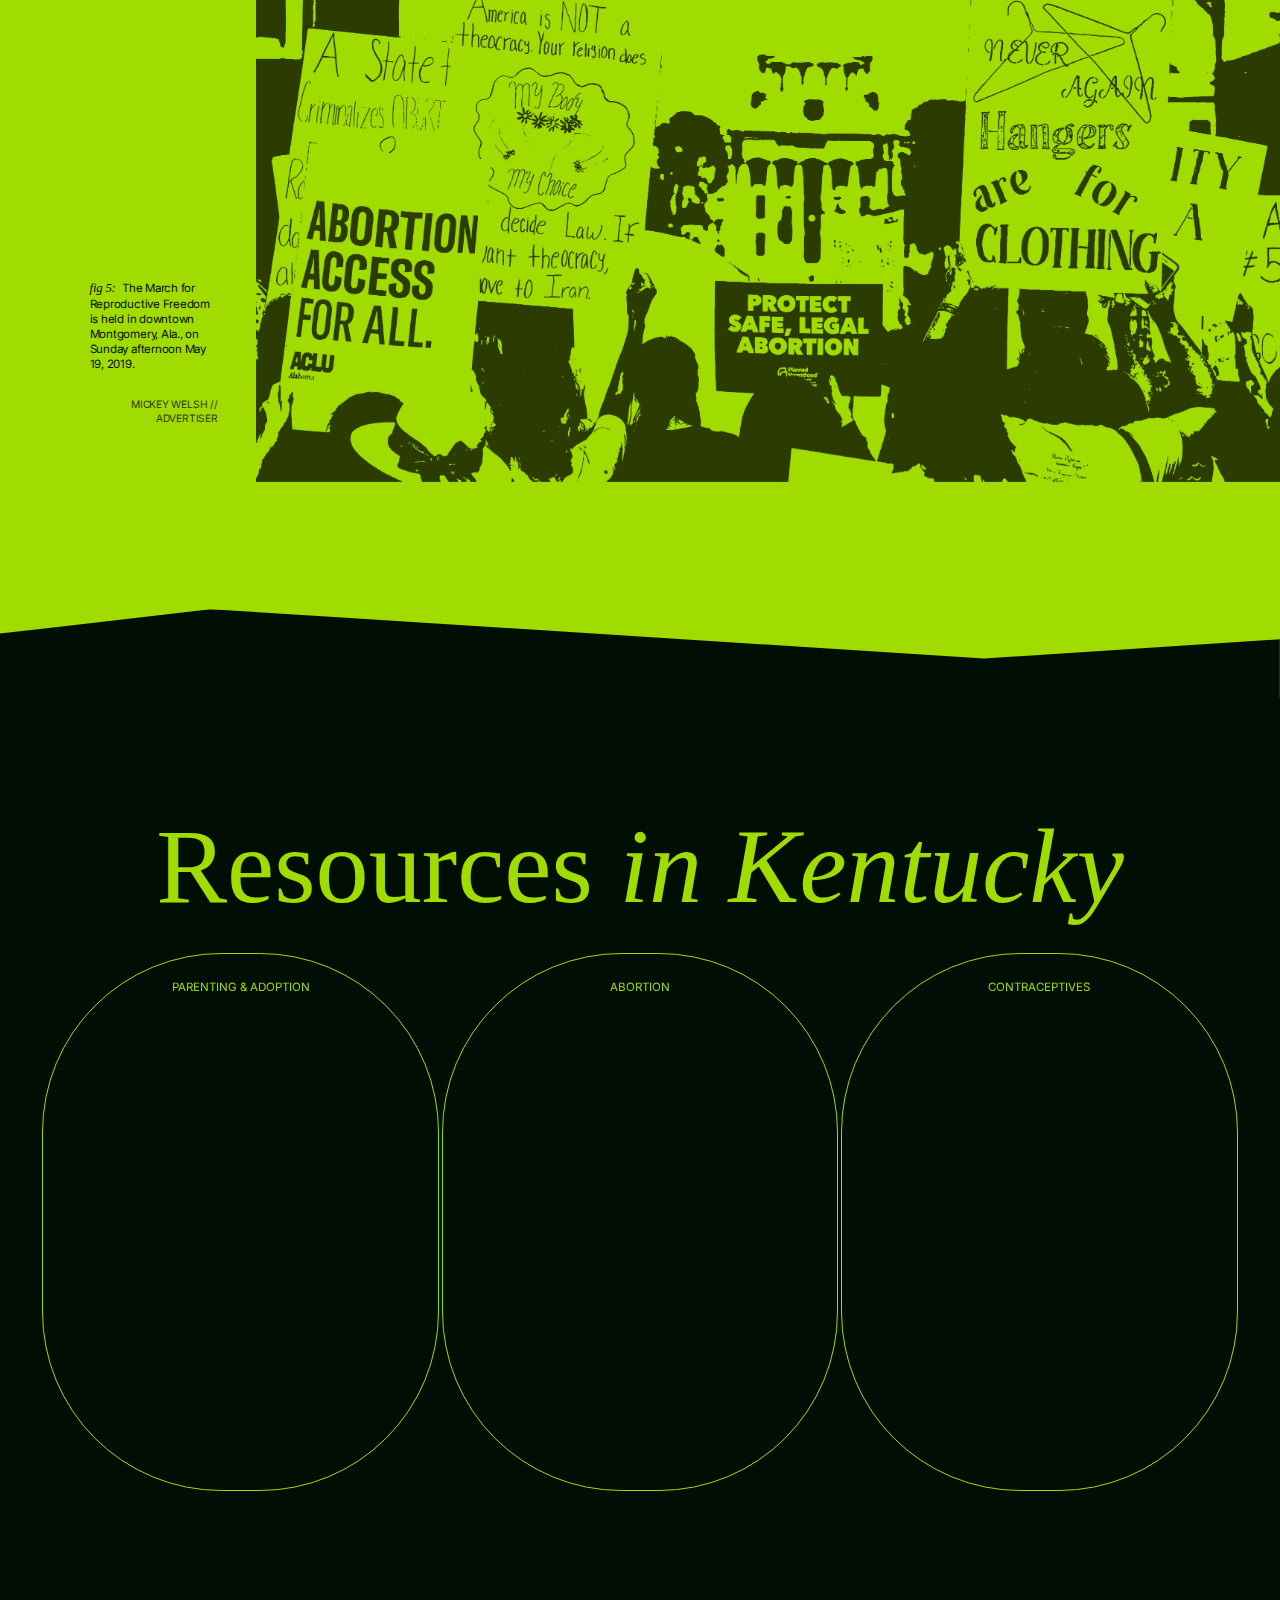
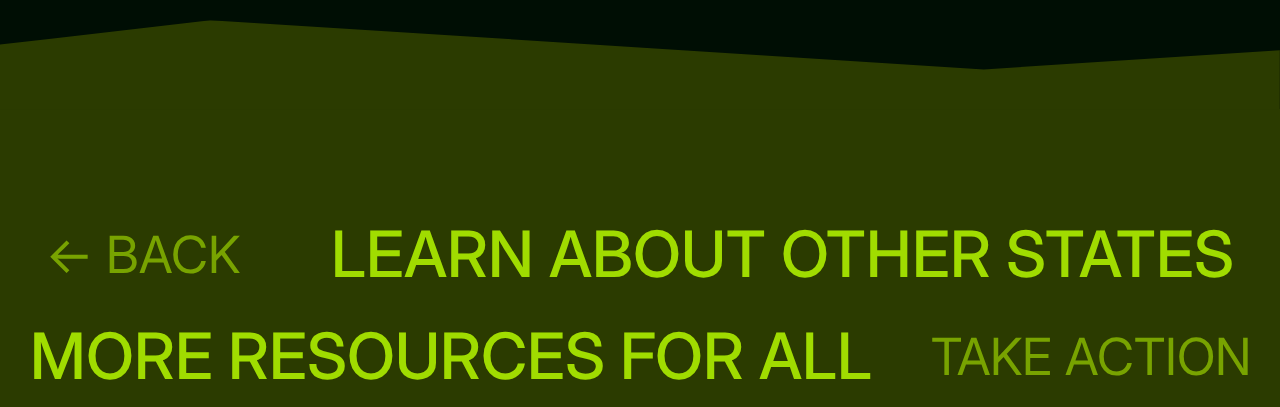
==== commit acc02ce6: "Add files via upload" ====
--- a/alabama.html
+++ b/alabama.html
@@ -396,7 +396,7 @@
               
           </div>
       </div>
-      <div class="resources-otherlang">
+      <!--<div class="resources-otherlang">
         
         <div class="otherlang-options">
           <div class="otherlang-options-title">
@@ -457,7 +457,7 @@
       
       
       
-  </div>
+  </div>-->
   <div class="section section-others">
     <svg color="" xmlns="http://www.w3.org/2000/svg" preserveAspectRatio="none" viewBox="0 0 1440 101" class="section--border"><path d="M0 27.544V101h1440V34.011l-333.027 21.481L389.022 9.717 236.625 0 55.045 21.137z" fill="#2B3B00" fill-rule="evenodd"></path></svg>
   
--- a/style.css
+++ b/style.css
@@ -0,0 +1,2314 @@
+@-webkit-keyframes float {
+  0% {
+    transform: translatey(0px);
+    transform: translatex(0px);
+  }
+  50% {
+    transform: translatey(-30px);
+    transform: translatex(20px);
+  }
+  100% {
+    transform: translatey(0px);
+    transform: translatex(0px);
+  }
+}
+@-moz-keyframes float {
+  0% {
+    transform: translatey(0px);
+    transform: translatex(0px);
+  }
+  50% {
+    transform: translatey(-30px);
+    transform: translatex(20px);
+  }
+  100% {
+    transform: translatey(0px);
+    transform: translatex(0px);
+  }
+}
+@-o-keyframes float {
+  0% {
+    transform: translatey(0px);
+    transform: translatex(0px);
+  }
+  50% {
+    transform: translatey(-30px);
+    transform: translatex(20px);
+  }
+  100% {
+    transform: translatey(0px);
+    transform: translatex(0px);
+  }
+}
+@keyframes float {
+  0% {
+    transform: translatey(0px);
+    transform: translatex(0px);
+  }
+  50% {
+    transform: translatey(-30px);
+    transform: translatex(20px);
+  }
+  100% {
+    transform: translatey(0px);
+    transform: translatex(0px);
+  }
+}
+
+
+
+/*Main CSS */
+html{
+  width: 100vw;
+  
+  overflow-x: clip;
+}
+* {
+  cursor: none;
+  margin: 0;
+  padding: 0;
+  box-sizing: border-box;
+}
+
+body{
+background-color: #2B3B00;
+  font-family: Inter;
+  
+}
+
+ul,li{
+  text-decoration: none ;
+}
+
+a{
+  text-decoration: none;
+  color: inherit;
+}
+
+button {
+  border: none;
+  background: none;
+}
+
+
+clipPath {
+  transform: scale(calc(1 / 1440), calc(1 / 960));
+}
+
+.scroll-page{
+  width: 100vw;
+  overflow-x: clip;
+}
+
+
+.-translate-x-full, .transform {
+  transform: var(--tw-transform);
+}
+.-translate-x-full {
+  --tw-translate-x: -100%;
+}
+.inset-0 {
+  bottom: 0;
+  left: 0;
+  right: 0;
+  top: 0;
+  z-index: -1;
+}
+.fixed {
+  position: fixed;
+}
+
+.block{
+  display: block;
+}
+
+.allcaps{
+  text-transform: uppercase;
+}
+
+.indent{
+  text-indent: 1vw;
+}
+
+.serif{
+  font-family: freightbigcmp-pro, serif;
+}
+
+.italics{
+  font-style: italic;
+}
+
+.bold{
+  font-weight: 600;
+}
+
+.normal{
+  font-weight: 400;
+}
+
+
+
+.underline{
+  text-decoration: underline;
+}
+
+#filn0{
+  filter: url(#n0);
+}
+
+#filn1{
+  filter: url(#n1);
+}
+
+#filn2{
+  filter: url(#n2);
+}
+
+.section{
+  width: 100vw;
+  overflow-x: clip;
+}
+
+#loader {
+  border: 1px solid #A0DC00;
+  border-radius: 50%;
+  border-top: 1px solid #2B3B00;
+  width: 70px;
+  height: 70px;
+  animation: spin 1s linear infinite;
+}
+
+@keyframes spin {
+  100% {
+      transform: rotate(360deg);
+  }
+}
+
+#intro-container{
+  
+  position: absolute;
+  width: 100vw;
+  height: 100vh;
+  background: #2B3B00;
+  color: #A0DC00;
+  font-family: Inter; 
+  font-size: .9vw; 
+  
+  font-weight: 400;
+  /*visibility: hidden;*/
+  opacity: 0;
+  z-index: -1;
+
+  overflow: hidden;
+  transition: opacity .5s ease-out;
+}
+
+#intro-animation {
+  
+  
+  width: 32vw;
+  /*text-align: center;*/
+
+  margin: 0;
+  position: absolute;
+  
+  top: 46%;
+  padding-left: 2.5vw;
+
+}
+
+#restore{
+  color: white;
+  background-color: black;
+  position: absolute;
+  bottom: 0;
+  right: 0;
+  z-index: 10;
+}
+
+.intro-title{
+  position: absolute;
+  font-size: 7vw;
+  text-transform: uppercase;
+  margin: 0 auto;
+
+  padding-left: 2vw;
+  font-weight: 700;
+
+  
+}
+
+.intro-title-1{
+  
+  top: 2vw;
+
+}
+
+.intro-title-2{
+  
+  bottom: 2vw;
+
+}
+
+
+.intro-img{
+  position: absolute;
+  visibility: hidden;
+  transition: visibility .3s ease-out;
+}
+
+
+#arg-1{
+  width: 30vw;
+    top: 15vw;
+    right: -5vw;
+    transform: rotate(-5deg);
+    z-index: 1;
+
+}
+
+#arg-2{
+  width: 35vw;
+    top: -5vw;
+    right: 2vw;
+    transform: rotate(5deg);
+}
+
+#arg-3{
+  width: 50vw;
+    bottom: -2vw;
+    right: -12vw;
+    transform: rotate(-10deg);
+}
+
+#arg-4{
+  width: 30vw;
+  top: 35vh;
+  right: 15vw;
+  transform: rotate(10deg);
+  z-index: 2;
+}
+
+
+
+#intro-skip {
+  display: flex;
+  align-items: center;
+    justify-content: center;
+  position: absolute;
+  bottom: 2vw;
+  right: 2vw;
+  background-color: #2B3B00;
+  color: #A0DC00;
+ border: 1px solid #A0DC00;
+ border-radius: 5vw;
+  font-size: .8vw;
+  width: 7vw;
+  height: 7vw;
+  text-transform: uppercase;
+  text-align: center;
+  transition: all .2s;
+  transition: visibility .3s ease-out;
+}
+
+#intro-skip:before {
+  content: "";
+  display: block;
+  width: 0;
+  height: 0;
+  z-index: 1;
+  position: absolute;
+  top: 50%;
+  left: 50%;
+  background-color: #A0DC00;
+  transition: all .2s;
+  border-radius: 5vw;
+}
+
+#intro-skip:hover {
+  color: #2B3B00;
+}
+
+#intro-skip:hover:before {
+  width: 100%;
+  height: 100%;
+  left: 0;
+  top: 0;
+}
+
+#intro-skip span {
+  position: relative;
+  z-index: 100;
+}
+
+
+
+
+
+.center {
+  position: absolute;
+  top: 0;
+  bottom: 0;
+  left: 0;
+  right: 0;
+  margin: auto;
+}
+
+.cursor {
+  width: 5vw;
+  height: 5vw;
+  border-radius: 100%;
+  border: 1px solid #2B3B00;
+
+  transition: width .3s, height .3s;
+  position: fixed;
+  cursor: none;
+  pointer-events: none;
+  left: 0;
+  top: 0;
+  transform: translate(-50%, -50%);
+    z-index: 100;
+}
+
+.cursor2 {
+  width: 0;
+  height: 0;
+  border-radius: 100%;
+  background-color: #2B3B00;
+ 
+  position: fixed;
+  transform: translate(-50%, -50%);
+  pointer-events: none;
+  transition: width .3s, height .3s;
+  z-index: 100;
+  overflow: hidden;
+}
+
+#cursor-text{
+  text-align: center;
+  width: 100%;
+  height: 100%;
+  font-size: .8vw;
+  display: flex;
+    align-items: center;
+    justify-content: center;
+    color: #A0DC00;
+    z-index: 101;
+}
+
+
+
+
+
+.cursorinnerhover {
+  width: 5vw;
+  height: 5vw;
+
+}
+
+.lgreencursor{
+  border: 1px solid #A0DC00;
+  transition: border-color 0.3s;
+}
+
+.dgreencursor{
+  border: 1px solid #2B3B00;
+  transition: border-color 0.3s;
+}
+
+
+
+/* Navigatiomn Bar */
+.nav {
+  position: fixed;
+  color: #00320B;
+  z-index: 50;
+  font-family: Inter;
+  font-size: .9vw;
+  text-transform: uppercase;
+}
+
+.main-menu{
+  left: 0;
+  top: 0;
+  padding-top: 1vw;
+  background: none;
+}
+
+.main-menu .nav-item{
+  margin: 0vw 6vw 1vw 1.2vw;
+  
+}
+
+.nav-item-logo{
+  font-weight: 600;
+  
+}
+
+.nav-item-back{
+  position: fixed;
+  right: -4.5vw;
+  text-decoration: underline;
+}
+.nav-item-action{
+  position: fixed;
+  
+}
+
+
+.vertical-menu{
+  position: fixed;
+  right: -2.5vw;
+  bottom: 20vw;
+  transform: rotate(-90deg);
+  color: #2B3B00;
+  
+}
+
+.vertical-menu .nav-item{
+  padding: 6vw 1vw 3vw ;
+}
+
+
+
+    /*take action nav */
+.takeaction-page{
+  background-color: #EAF3D2;
+}
+.takeaction-page .nav-item-action{
+  
+  font-size: 5vw;
+  top: 0;
+  
+  display: inline-block;
+  margin: 0 auto;
+  padding-left: 13vw;
+  font-weight: 600;
+}
+
+.takeaction-page .nav-item-back{
+  color: #2B3B00;
+}
+
+
+
+.action-button{
+  border-top: 1px solid #A0DC00;
+}
+
+.action-word{
+  
+  color: #2B3B00;
+  display: inline-block;
+  width: 53vw;
+  height: 6vw;
+  background-color: #EAF3D2;
+  font-size: 5vw;
+  top: 0;
+  text-transform: uppercase;
+  display: inline-block;
+  margin: 0 auto;
+  padding-left: .5vw;
+  font-weight: 600;
+}
+
+
+/* Information Nav */
+/*.information .vertical-menu{
+  font-size: 5vw;
+  color: #A0DC00;
+  bottom: 28vw;
+  right: -18vw;
+}*/
+
+
+
+
+/* Main Page Menu */
+.main-page{
+  background-color: #2B3B00;
+  height: 100vh;
+  overflow-y: hidden;
+  
+}
+
+.main-page-title{
+  position: absolute;
+  
+  top: 50%;
+  left: 50%;
+  transform: translate(-50%, -50%);
+  width: 70vw;
+  font-family: freightbigcmp-pro, serif;
+  font-size: 5vw;
+  line-height: .9em;
+  text-align: center;
+  color: #A0DC00;
+}
+
+.main-page-title-logo{
+  font-family: Inter;
+  font-size: 3.5vw;
+  display: block;
+}
+
+
+@-webkit-keyframes float {
+  0% {
+    transform: translatey(0px);
+    transform: translatex(0px);
+  }
+  50% {
+    transform: translatey(-30px);
+    transform: translatex(20px);
+  }
+  100% {
+    transform: translatey(0px);
+    transform: translatex(0px);
+  }
+}
+@-moz-keyframes float {
+  0% {
+    transform: translatey(0px);
+    transform: translatex(0px);
+  }
+  50% {
+    transform: translatey(-30px);
+    transform: translatex(20px);
+  }
+  100% {
+    transform: translatey(0px);
+    transform: translatex(0px);
+  }
+}
+@-o-keyframes float {
+  0% {
+    transform: translatey(0px);
+    transform: translatex(0px);
+  }
+  50% {
+    transform: translatey(-30px);
+    transform: translatex(20px);
+  }
+  100% {
+    transform: translatey(0px);
+    transform: translatex(0px);
+  }
+}
+@keyframes float {
+  0% {
+    transform: translatey(0px);
+    transform: translatex(0px);
+  }
+  50% {
+    transform: translatey(-30px);
+    transform: translatex(20px);
+  }
+  100% {
+    transform: translatey(0px);
+    transform: translatex(0px);
+  }
+}
+
+.st0{fill:none;stroke:#A0DC00;stroke-width:2;stroke-miterlimit:10;}
+.st1{fill:#A0DC00;enable-background:new    ;}
+.st2{font-family: Inter;}
+.st3{font-size:16px;}
+/* RESET
+========================================== */
+*, *:before, *:after {
+  margin: 0;
+  padding: 0;
+  box-sizing: border-box;
+}
+
+body {
+  background: #2B3B00;
+  
+}
+
+button {
+  border: none;
+  background: none;
+}
+
+/* BUTTON
+========================================== */
+.button {
+  position: absolute;
+  bottom: 0;
+  left: 0;
+  width: 100%;
+  
+  z-index: 2;
+}
+.button button {
+  position: absolute;
+  bottom: 0;
+  left: 50%;
+  -webkit-transform: translate(-50%, -50%);
+  -moz-transform: translate(-50%, -50%);
+  -ms-transform: translate(-50%, -50%);
+  -o-transform: translate(-50%, -50%);
+  transform: translate(-50%, -50%);
+
+  padding-bottom: 1vw;
+  color: #A0DC00;
+  font-size: .9vw;
+  text-transform: uppercase;
+  font-family: Inter;
+  
+
+  -webkit-transition: all 0.2s;
+  -moz-transition: all 0.2s;
+  -o-transition: all 0.2s;
+  transition: all 0.2s;
+  visibility: visible;
+  opacity: 1;
+  
+}
+
+.button button::after{
+  content: '';
+  position: absolute;
+  width: 100%;
+  transform: scaleX(0);
+  height: .1vw;
+  bottom: 0;
+  left: 0;
+  background-color: #A0DC00;
+  transform-origin: bottom right;
+  transition: transform 0.25s ease-out;
+}
+
+.button button:hover::after {
+  transform: scaleX(1);
+  transform-origin: bottom left;
+}
+.button button span {
+  opacity: 1;
+}
+.button.clicked button {
+  visibility: hidden;
+  opacity: 0;
+}
+
+/* POP-UP
+========================================== */
+.pop-up {
+  position: absolute;
+  top: 50%;
+  left: 50%;
+  -webkit-transform: translate(-50%, -50%) scale(1);
+  -moz-transform: translate(-50%, -50%) scale(1);
+  -ms-transform: translate(-50%, -50%) scale(1);
+  -o-transform: translate(-50%, -50%) scale(1);
+  transform: translate(-50%, -50%) scale(1);
+  overflow-y: auto;
+  box-shadow: 0px 6px 30px rgba(0, 0, 0, 0.4);
+  visibility: hidden;
+  opacity: 0;
+  -webkit-transition: all 0.3s;
+  -moz-transition: all 0.3s;
+  -o-transition: all 0.3s;
+  transition: all 0.3s;
+  z-index: 51;
+  background-color: #000E04;
+  width: 100vw;
+  height: 100vh;
+  font-family: Inter;
+  overflow: hidden;
+}
+
+.pop-up .content {
+  width: 100%;
+  
+  overflow: hidden;
+  
+  position: relative;
+  min-height: 100vh;
+}
+
+.pop-up .content .container {
+  margin: 0 auto;
+  padding: 5vw 0;
+  width: 100vw;
+}
+/*@media (min-width: 568px) {
+  .pop-up .content .container {
+    padding: 50px 20px 80px;
+  }
+}
+@media (min-width: 768px) {
+  .pop-up .content .container {
+    padding: 70px 0px 90px;
+    max-width: 520px;
+    margin: 0 auto;
+  }
+}*/
+.pop-up .content .close {
+  position: absolute;
+  top: 20px;
+  left: 20px;
+  padding-bottom: .5vw;
+  font-size: .8vw;
+  letter-spacing: 0.05rem;
+  color: #A0DC00;
+  text-transform: uppercase;
+  -webkit-transition: all 0.2s;
+  -moz-transition: all 0.2s;
+  -o-transition: all 0.2s;
+  transition: all 0.2s;
+}
+
+.pop-up .content .close::after{
+  content: '';
+  position: absolute;
+  width: 100%;
+  transform: scaleX(0);
+  height: .1vw;
+  bottom: 0;
+  left: 0;
+  background-color: #A0DC00;
+  transform-origin: bottom right;
+  transition: transform 0.15s ease-out;
+}
+
+.pop-up .content .close:hover::after {
+  transform: scaleX(1);
+  transform-origin: bottom left;
+}
+
+
+.pop-up .content .dots .dot {
+  position: absolute;
+  
+ 
+}
+
+.pop-up .content .dots .dot:nth-of-type(1){
+  
+  top: 70vh;
+  left: 3vw;
+  
+  
+
+  -webkit-animation: float 6s ease-in-out infinite;
+  -moz-animation: float 6s ease-in-out infinite;
+  -o-animation: float 6s ease-in-out infinite;
+  animation: float 6s ease-in-out infinite;
+}
+
+.pop-up .content .dots .dot:nth-of-type(1) img{
+  width: 100vw;
+  transform: rotate(-15deg);
+}
+
+.pop-up .content .dots .dot:nth-of-type(2) {
+  top: 20vh;
+  left: 65vw;
+  width: 100vw;
+  
+  -webkit-animation: float 8s ease-in-out infinite;
+  -moz-animation: float 8s ease-in-out infinite;
+  -o-animation: float 8s ease-in-out infinite;
+  animation: float 8s ease-in-out infinite;
+}
+
+
+.title{
+
+  margin: auto 0;
+  color: #EAF3D2;
+}
+
+
+
+.pop-up .content .title h1 {
+  width: 100%;
+  
+  text-transform: uppercase;
+  
+  font-weight: 600;
+  line-height: 80%;
+  font-size: 14vw;
+  letter-spacing: -5.5%;
+  z-index: 12;
+}
+
+.pop-up .content .title h1::selection{
+  background: #A0DC00;
+}
+
+
+.pop-up .content img {
+  width: 100%;
+  max-width: 30vw;
+  display: inline-block;
+  margin: 30px 0 40px 0;
+  opacity: 0;
+  -webkit-transform: translateX(60px);
+  -moz-transform: translateX(60px);
+  -ms-transform: translateX(60px);
+  -o-transform: translateX(60px);
+  transform: translateX(60px);
+  -webkit-transition: 0.2s;
+  -moz-transition: 0.2s;
+  -o-transition: 0.2s;
+  transition: 0.2s;
+  -webkit-backface-visibility: hidden;
+}
+
+.pop-up.open {
+  visibility: visible;
+  opacity: 1;
+  -webkit-transform: translate(-50%, -50%) scale(1);
+  -moz-transform: translate(-50%, -50%) scale(1);
+  -ms-transform: translate(-50%, -50%) scale(1);
+  -o-transform: translate(-50%, -50%) scale(1);
+  transform: translate(-50%, -50%) scale(1);
+}
+.pop-up.open img {
+  opacity: 1;
+  -webkit-transition: 1s;
+  -moz-transition: 1s;
+  -o-transition: 1s;
+  transition: 1s;
+  -webkit-transition-delay: 0.3s;
+  -moz-transition-delay: 0.3s;
+  -o-transition-delay: 0.3s;
+  transition-delay: 0.3s;
+  -webkit-transform: translateX(0px);
+  -moz-transform: translateX(0px);
+  -ms-transform: translateX(0px);
+  -o-transform: translateX(0px);
+  transform: translateX(0px);
+}
+.statebtns {
+  display: flex;
+  
+  width: 100vw;
+  height: 100vh;
+  overflow: hidden;
+}
+.items__inner {
+  position: relative;
+  width: 100vw;
+  
+  
+}
+.items__layer .items__item {
+  position: absolute;
+  width: 30vh;
+}
+
+.items__layer .items__item svg:hover{
+  fill: #A0DC00;
+  
+}
+
+.items__layer .items__item svg:hover path{
+  fill: #A0DC00;
+  
+}
+
+.items__layer .items__item svg:hover text{
+  fill: #2B3B00;
+  
+}
+
+.items__layer:nth-child(1) .items__item {
+  top: 10vh;
+  left: 5vw;
+}
+
+.items__layer:nth-child(2) .items__item {
+  top: 6vh;
+  left: 42vw;
+}
+
+.items__layer:nth-child(3) .items__item {
+  top: 18vh;
+  left: 78vw;
+}
+
+.items__layer:nth-child(4) .items__item {
+  width: 20vh;
+  top: 54vh;
+  left: 8vw;
+}
+
+.items__layer:nth-child(5) .items__item {
+  top: 66vh;
+  left: 40vw;
+}
+
+.items__layer:nth-child(6) .items__item {
+  top: 60vh;
+  left: 78vw;
+}
+
+
+.popup-container {
+  visibility: hidden;
+}
+
+.popup {
+  cursor: pointer;
+  position: absolute;
+  height: 100vh;
+  width: 100vw;
+  top: 0;
+  left: 0;
+  position: fixed;
+  background: none;
+}
+
+.text {
+  position: absolute;
+  bottom: 0;
+  left: 50%;
+  transform: translate(-50%, 0);
+  padding-bottom: 5vh;
+  color: #A0DC00;
+  font-size: .9vw;
+  text-transform: uppercase;
+  
+}
+
+.message-btn-inner {
+  position: absolute;
+  bottom: 0;
+  left: -100%;
+  width: 100%;
+  height: 100%;
+ 
+  background: #A0DC00;
+  transition: 1s;
+}
+
+.message-btn-container:hover .message-btn-inner {
+  transition: 1s;
+  left: 0;
+}
+
+#section-message-wrapper{
+  position: absolute;
+  
+}
+
+.message {
+  position: fixed;
+  margin: 0 auto;
+  top: 30vh;
+  left: 0;
+}
+
+.message-header{
+  position: fixed;
+  top:0;
+  left: 0;
+  width: 100vw;
+  height: 30vh;
+  background-color: #A0DC00;
+}
+
+.close-message{
+  position: absolute;
+  right: 0;
+  padding: 2vh 2vh 0 0;
+  color: #2B3B00;
+  font-size: 8pt;
+  text-transform: uppercase;
+  
+}
+.close-message:hover{
+  text-decoration: underline;
+}
+
+#main-message {
+  font-size: 23vw;
+  font-family: Inter;
+  fill: #000;
+}
+#sub-message{
+  font-size: 13vw;
+  font-style: italic;
+  fill: #000;
+  font-family: freightbigcmp-pro, serif;
+}
+
+
+.message-masked {
+  mask: url("#message-mask");
+  
+
+}
+
+/* Information Page */
+.information{
+  color: #A0DC00;
+}
+
+.information h1{
+  
+  
+
+  font-size: 4.44vw;
+  font-weight: 300;
+  width: 72vw;
+
+}
+
+.info-logo-text{
+  font-size: 4.44vw;
+  font-weight: 600;
+  text-transform: uppercase;
+  font-family: Inter;
+}
+
+.info-landing{
+  width: 100vw;
+  padding: 2.6vw 1.2vw 4vw;
+  display: flex;
+  align-items: baseline;
+  justify-content: space-between;
+}
+.more-info-container{
+  
+  display: flex;
+    flex-direction: column;
+    align-items: center;
+
+}
+
+.more-info{
+  width: 23.33vw;
+  padding: 2vw;
+  display: flex;
+  flex-direction: column;
+  justify-content: center;
+  margin-bottom: 2vw;
+
+  border: 1px solid #A0DC00;
+  border-radius: 4vw;
+  
+  text-align: center;
+  font-size: .8vw;
+}
+
+.more-info:hover{
+  background-color: #A0DC00;
+  color: #2B3B00;
+}
+
+.more-info h4{
+  font-weight: 600;
+  padding-bottom: .5vw;
+  text-transform: uppercase;
+  font-size: 1vw;
+}
+
+.more-info h5{
+  font-weight: 400;
+  line-height: 1.5;
+  font-size: .9vw;
+ 
+}
+
+.colophon{
+  margin-bottom: 2vw;
+  font-size: .8vw;
+    display: flex;
+    flex-direction: row;
+    grid-gap: 1vw;
+    width: 100vw;
+    justify-content: space-around;
+}
+
+.colophon-col{
+  padding: 1.5vw;
+  width: 50%;
+}
+
+.colophon-item{
+  padding-bottom: 1vw;
+}
+
+.colophon h3{
+  text-transform: uppercase;
+  font-weight: 500;
+  padding: .8vw 0;
+  text-decoration: underline;
+}
+
+.colophon p{
+  font-size: 1vw;
+  padding-left: 2vw;
+}
+
+.marquee3k{
+  position:fixed;
+  bottom: 0;
+  padding: 1vw 0;
+  background-color: #A0DC00;
+  color: #2B3B00;
+}
+
+
+.marquee3k span{
+  font-size: .8vw;
+  text-transform: uppercase;
+  letter-spacing: 0.1em;
+}
+
+
+
+/*Take Action Page */
+.action-left-menu{
+  width: 47vw;
+  height: 100vh;
+  
+  border-right: 1px solid #EAF3D2;
+  color: #A0DC00;
+  
+  padding-top: 6vw;
+  font-size: 6.67vw;
+  text-transform: uppercase;
+  font-weight: 600;
+  float: left;
+  cursor: pointer;
+  position: fixed;
+ 
+  background-color: #2B3B00;
+}
+
+.left-menu-item{
+  
+  border-bottom: 1px solid #A0DC00;
+  padding-left: 1.2vw;
+  height: 8.1vw;
+}
+
+.l-selected, .left-menu-item:hover{
+  background-color: #A0DC00;
+  color: #2B3B00;
+}
+
+.action-right-section{
+  width: 53vw;
+  min-height: 100vh;
+  
+  background-color: #EAF3D2;
+  color: #2B3B00;
+  float: right;
+}
+
+
+
+.right-menu-item:last-child{
+  border-bottom: 1px solid #2B3B00;
+
+}
+
+.action-menu{
+  display: inline-block;
+}
+
+.right-menu-item{
+  height: 8.1vw;
+  
+  border-top: 1px solid #2B3B00;
+  font-size: 4vw;
+  font-weight: 400;
+  text-transform: uppercase;
+  margin: auto 0 ;
+  padding-left: 1.2vw;
+  display: flex;
+  
+  align-items: center;
+  cursor: pointer;
+}
+
+
+.serif-menu-item{
+  font-size: 2.1vw;
+  font-family: freightbigcmp-pro, serif;
+  text-transform: lowercase;
+  font-style: italic;
+  padding: 0 1.2vw;
+  
+}
+
+
+
+.right-menu-item:after{
+  content: '\002B';
+  color: #2B3B00;
+  font-weight: 100;
+  padding: 0 1.2vw;
+  position: absolute;
+  right: 0;
+  font-size: 1.5vw;
+  
+}
+
+.right-menu-container{
+  position: relative;
+}
+
+.right-menu{
+  position: absolute;
+  width: 53vw;
+  top: 0;
+  opacity: 0;
+  visibility: hidden;
+  border-bottom: 1px solid #2B3B00;
+  -webkit-transition: all 0.3s;
+  -moz-transition: all 0.3s;
+  -o-transition: all 0.3s;
+  transition: all 0.3s;
+}
+
+.active{
+  opacity: 1;
+  visibility: visible;
+  
+}
+
+
+
+.r-item-expand{
+  text-align: center;
+  
+  
+  max-height: 0;
+  
+  transition: max-height 0.2s ease-out;
+  overflow-y: hidden;
+  
+}
+
+
+
+.r-item-expand hr{
+  margin: 0 auto;
+}
+
+.r-item-expand h4{
+  font-weight: 600;
+  text-transform: uppercase;
+  margin: 2.5vw 0 1.5vw;
+  line-height: 1.3;
+  font-size: 1vw;
+}
+
+.r-item-expand p{
+  width: 40vw;
+  font-size: .9vw;
+  margin: .2vw auto;
+  
+}
+
+.r-item-expand a{
+  text-transform: uppercase;
+  font-weight: 600;
+}
+
+.r-subcontent{
+  padding-bottom: 1.5vw;
+}
+
+.r-subcontent-link{
+  margin-top: 1.5vw;
+}
+
+.dropdown:after{
+  content: "\2212";
+
+}
+
+/* Sections */
+
+
+
+/* Landing page */
+
+.section-landingpage{
+  position: relative;
+  left: 0;
+  background-color: #2B3B00;
+  height: 48vw; 
+  overflow: hidden;
+}
+
+.landingpage-text{
+  width: 70vw;
+  padding-top: 10vw;
+  padding-left: 1.2vw;
+  padding-bottom: 4vh;
+  font-weight: 100;
+  font-size: 12vw;
+  line-height: 10vw;
+  font-family: freightbigcmp-pro, serif;
+  color: #A0DC00;
+  
+}
+
+.landingpage-subtext{
+  position: absolute;
+  padding-top: 2vh;
+  left: 31vw;
+}
+
+.landingpage-subtext--text{
+  position: absolute;
+  padding-top: 2vh;
+  width: 40vw;
+  font-size: .8vw;
+  color: #A0DC00;
+  text-align: right;
+  left: 34vw;
+}
+
+.landingpage-banner{
+  position: absolute;
+  right: -9vw;
+  
+ bottom: 0;
+ width: 32vw;
+}
+
+
+/* Statistics*/
+
+.section-statistics{
+  height: auto;
+  background-color: #EAF3D2;
+  color: #2B3B00;
+  display: block;
+  padding: 2vh 0 20vh;
+}
+
+.blog-stats{
+  
+  padding: 50vh 0 3vw 10vw;
+  font-size: .9vw;
+  
+  
+}
+
+.stat-bodytext{
+  
+  
+  width: 18vw;
+  
+}
+
+.stat-item{
+  display: grid;
+  grid-gap: 1.5vw;
+  margin-bottom: .5em;
+  grid-template-columns: 28vw 1fr;
+  line-height: 2;
+}
+
+.stat-item .catergory{
+  
+  text-transform: uppercase;
+  letter-spacing: .05em;
+  display: flex;
+  align-items: center;
+  margin-bottom: 0;
+  
+}
+
+.statistics-big-text{
+  padding-right: 10vw;
+  width: 50vw;
+  float: right;
+  
+  font-size: 4.6vw;
+  line-height: .9em;
+  font-family: freightbigcmp-pro, serif;
+  content: "";
+}
+
+.statistics-big-text span{
+  font-family: Inter;
+  font-size: 3.5vw;
+}
+
+.stat-text{
+  display: inline;
+}
+
+
+
+
+.state-cutout-text {
+  color: #2B3B00;
+  font-family: Inter;
+  font-weight: 900;
+  text-transform: uppercase;
+  font-size: 7vw;
+  line-height: .9;
+  letter-spacing: -0.04em;
+  text-align: center;
+  margin: -2.3em auto .3em;
+  position: relative;
+  width: 90%;
+  z-index: 1;
+  display: block;
+  mix-blend-mode: hard-light;
+}
+.state-cutout-text::selection{
+  background: #A0DC00;
+}
+
+.state-cutout-container{
+  
+  display: block;
+  overflow: hidden;
+  position: relative;
+  
+  width: 100%;
+}
+
+
+.state-cutout{
+  aspect-ratio: 1440 / 960;
+
+  background-repeat: no-repeat;
+  background-size: 100%;
+  position: relative;
+  width: 100%;
+  display: block;
+  
+  z-index: 0;
+  color: #EAF3D2;
+  
+}
+
+
+.state-cutout--mo {
+  left: -10vw;
+  -webkit-clip-path: url(#MO);
+  clip-path: url(#MO);
+  
+  background-image: url(img/mo-protest-02.jpg);
+  background-position: right 145% bottom 22%;
+  background-size: 70%;
+  border: 1px solid #2B3B00;
+}
+
+.state-cutout--tx {
+  -webkit-clip-path: url(#TX);
+  clip-path: url(#TX);
+  margin-bottom: -20vw;
+
+  background-image: url(img/tx-protest-01.jpg);
+  background-position: left -5% top 0%;
+
+  background-size: 80%;
+  border: 1px solid #2B3B00;
+}
+
+.state-cutout--ky {
+  -webkit-clip-path: url(#KY);
+  clip-path: url(#KY);
+  margin-left: -10vw;
+  margin-bottom: -36vw;
+  background-image: url(img/ky-protest-01.jpg);
+  background-position: left 33% top 0%;
+  background-size: 70%;
+  border: 1px solid #2B3B00;
+}
+
+.state-cutout--al {
+  -webkit-clip-path: url(#AL);
+  clip-path: url(#AL);
+  margin-bottom: -20vw;
+  margin-left: 0vw;
+
+  background-image: url(img/al-protest-01.jpg);
+  background-position: left -110% top 0%;
+  background-size: 80%;
+  border: 1px solid #2B3B00;
+}
+
+.state-cutout--ok {
+  -webkit-clip-path: url(#OK);
+  clip-path: url(#OK);
+  margin-bottom: -35vw;
+  margin-left: 0vw;
+
+  background-image: url(img/ok-protest-01.jpg);
+  background-position: left 0% top 0%;
+  background-size: 70%;
+  border: 1px solid #2B3B00;
+}
+
+.state-cutout--la {
+  -webkit-clip-path: url(#LA);
+  clip-path: url(#LA);
+  margin-bottom: -25vw;
+  margin-left: -5vw;
+
+  background-image: url(img/la-protest-01.jpg);
+  background-position: left -130% top 0%;
+  background-size: 80%;
+  border: 1px solid #2B3B00;
+}
+
+#MO{
+  width: 30vw;
+  
+}
+
+#TX{
+  transform: scale(calc(3 / 1440), calc(3 / 960));
+}
+
+#KY{
+  transform: scale(calc(3 / 1440), calc(3 / 960));
+  
+}
+
+#AL{
+  transform: scale(calc(3 / 1440), calc(3 / 960));
+
+}
+
+#OK{
+  transform: scale(calc(4 / 1440), calc(4 / 960));
+
+}
+
+#LA{
+  transform: scale(calc(3 / 1440), calc(3 / 960));
+
+}
+
+
+.text-caption{
+  text-align: center;
+  font-size: .9vw;
+  text-transform: uppercase;
+  font-weight: 500;
+}
+
+.text-caption--link{
+  color: #889567;
+}
+
+
+
+
+
+/* Blockquote */
+.section--border{
+  transform: translate(0px, -99%);
+}
+
+
+.section-blockquote {
+  display: block;
+  
+  height: auto;
+  padding: 4vh 0 20vh;
+  background-color: #EAF3D2;
+  
+}
+
+.quote-image-slot{
+  margin: auto;
+  width: 92vw;
+  height: 92vh;
+  z-index: -1;
+  overflow: hidden;
+}
+
+.quote-image-slot img{
+  width: 90vw;
+  margin-top: -20vh;
+}
+
+.blockquote-card {
+  width: 70vw;
+  height: 45vw;
+ 
+  margin: -35vh auto auto;
+  perspective: 70vw;
+}
+
+.card {
+  width: 100%;
+  height: 100%;
+  transition: transform 1s;
+  transform-style: preserve-3d;
+  cursor: pointer;
+  position: relative;
+}
+
+.card.is-flipped {
+  transform: rotateX(180deg);
+}
+
+.card__face {
+  position: absolute;
+  width: 100%;
+  height: 100%;
+  color: #2B3B00;
+  text-align: center;
+
+  -webkit-backface-visibility: hidden;
+  backface-visibility: hidden;
+  background-color: #EAF3D2;
+  border: .1vw solid #2B3B00;
+
+}
+
+.card__face--front {
+  padding: 0 10vw;
+  margin: auto 0;
+  justify-content: center;
+  font-weight: 100;
+  font-size: 6vw;
+  font-family: freightbigcmp-pro, serif;
+  line-height: .9em;
+}
+
+.card__face--back {
+  display: grid;
+  grid-template-columns: auto;
+  align-content: space-between;
+  transform: rotateX(180deg);
+  font-family: Inter;
+  font-size: .9vw;
+  text-transform: uppercase;
+  font-weight: 500;
+}
+
+.dir-btn{
+  width: fit-content;
+  height: 2vw;
+  margin: 2vw auto 0;
+  padding: .5vw 2vw 0;
+  font-family: Inter;
+  font-size: .9vw;
+  text-transform: uppercase;
+  font-weight: 500;
+  color: #889567;
+  line-height: normal;
+  border: 1px solid #889567;
+  border-radius: 35px;
+}
+
+.quote-mark{
+  display: block;
+  font-size: 10vw;
+  height: 8vh;
+  margin: 2vw auto auto;
+  
+  font-weight: 600;
+}
+
+.img-caption{
+  padding: 3vh 20vw 0;
+}
+
+.quote-source{
+  padding: 0 0 5vh;
+  height: 3vh;
+  font-family: Inter;
+  font-size: .9vw;
+  text-transform: uppercase;
+  font-weight: 500;
+}
+
+/* Section: Know Your Representatives */
+
+.section-representatives {
+  display: block;
+  left: 0;
+  position: relative;
+  padding-bottom: 10rem;
+  background-color: #000e04;
+  color: #A0DC00;
+  
+}
+.banner-sticker-wrapper{
+  position: absolute;
+  top: 0;
+  left: 0;
+  z-index: 0;
+  pointer-events:none;
+}
+.rep-content{
+  z-index: 1;
+}
+
+
+.banner-sticker{
+  
+  margin: 0;
+  
+  width: 15vw;
+  position: sticky;
+  
+  z-index: 0;
+  
+}
+
+.banner-sticker img{
+  width: 12vw;
+  
+}
+
+.banner-sticker--01{
+  top: 10vw;
+  margin-right: 2vw;
+  margin-left: 86vw;
+  
+  padding-bottom: 20vw;
+  
+}
+
+.banner-sticker--02{
+  
+  bottom: 10vw;
+  margin-left: 2vw;
+  margin-right: 83vw;
+  
+  padding-top: 20vw;
+  
+}
+
+.rep-title{
+  display: block;
+  position: relative;
+  padding: 0 0 5vh;
+  margin: 2vw 0 auto;
+  width: 100vw;
+  justify-content: center;
+  text-align: center;
+  font-weight: 200;
+  font-size: 8.3vw;
+  color: #EAF3D2;
+  font-family: freightbigcmp-pro, serif;
+  z-index: 2;
+  white-space:nowrap;
+  overflow: hidden;
+  mix-blend-mode: screen;
+}
+
+.rep-descrip{
+  margin: auto;
+  width: 50vw;
+  font-size: .9vw;
+  text-align: center;
+
+}
+
+.rep-descrip a{
+  display: block;
+  text-decoration: none;
+  padding-top: 2vh;
+  color: #78A300;
+  
+
+}
+
+.rep-stats{
+  display: grid;
+  position: relative;
+  grid-template-columns: repeat(24,1fr);
+  padding: 10vh 5vh;
+  white-space:nowrap;
+  overflow: hidden;
+  z-index: 2;
+  width: 100vw;
+  
+}
+
+.rep-info{
+  grid-column: 5/span 8;
+}
+
+.rep-info:first-child .rep-item{
+  grid-template-columns: 10vw 1fr;
+}
+
+.rep-info:last-child{
+  grid-column: 13/span 8;
+}
+
+.rep-info:last-child .rep-item{
+  grid-template-columns: 5vw 12vw 12vw;
+}
+
+.rep-item{
+  display: grid;
+  grid-gap: 1.5vw;
+
+  padding: 1vh 0 1vh;
+  
+}
+
+.rep-item .catergory{
+  display: flex;
+  align-items: center;
+  
+  font-size: .9vw;
+  text-transform: uppercase;
+  
+}
+
+.rep-group-title{
+  padding: 1vh 0;
+  border-bottom: 1px solid #A0DC00;
+  font-size: .9vw;
+  text-transform: uppercase;
+  
+}
+
+.rep-item-title{
+  color: #78A300;
+  font-size: .9vw;
+  text-transform: uppercase;
+  text-align: center;
+  align-items: center;
+  padding-top: 1vh;
+}
+
+
+.rep-num{
+  text-align: center;
+  
+  font-size: .9vw;
+}
+
+.dates-wrapper h4{
+  text-align: center;
+  text-transform: uppercase;
+  font-size: .9vw;
+  font-weight: 400;
+  color: #EAF3D2;
+  padding-bottom: 2vw;
+}
+.date-container{
+  width: 28vw;
+  margin: 0 auto;
+  border: 1px solid #78A300;
+  border-radius: 4vw;
+  grid-column: 5/span 8;
+  font-size: .9vw;
+  padding: 1.5vw 2.5vw 2vw;
+}
+
+.date-title{
+  color: #EAF3D2;
+  font-family: freightbigcmp-pro, serif;
+  font-weight: 100;
+  letter-spacing: .02em;
+  font-size: 2vw;
+}
+
+
+
+.date-item{
+  display: grid;
+  grid-gap: 1.5vw;
+  padding: 1vh 0;
+  grid-template-columns: 16vw 8vw;
+}
+
+.date-name{
+  text-transform: uppercase;
+  
+}
+
+.date-container a{
+  text-transform: uppercase;
+  color: #78A300;
+}
+
+
+/* Gallery */
+.section-gallery{
+  position: relative;
+  background-color: #A0DC00;
+  
+  height: 265vw;
+}
+
+.delayed-gallery img{
+  position: absolute;
+}
+.delayed-gallery .inner-container {
+  will-change: transform;
+}
+.delayed-gallery img {
+  max-width: 100%;
+  will-change: transform;
+}
+
+.gallery{
+  display: block;
+  height: 65vw;
+  position: relative;
+}
+
+.innerContainer{
+  position: absolute;
+}
+
+#img-slot-1 {
+  z-index: 2;
+  top: 0vh;
+  left: 30vw;
+  width: 100vw;
+}
+#img-slot-1 img{
+  
+  height: 55vw;
+  
+}
+
+#img-slot-2{
+  width: 80vw;
+}
+
+#img-slot-2 img{
+  height: 55vw;
+}
+
+
+
+
+
+
+#img-slot-3 {
+  top: 10vw;
+  right: 5vw;
+  width: 44vw;
+}
+
+
+#img-slot-4 {
+  width: 80vw;
+  
+  right: 0;
+  
+}
+
+.caption-slot{
+  position: absolute;
+  margin: 0;
+  font-family: Inter;
+  color: #000e04;
+  font-size: .9vw;
+  line-height: 1.3;
+  letter-spacing: -0.02em;
+}
+
+.cap-num{
+  font-style: italic;
+  font-family: freightbigcmp-pro, serif;
+  font-weight: 500;
+  font-size: 1vw;
+  padding-right: .5em;
+  text-transform: lowercase;
+}
+
+
+.caption-slot-1{
+  width: 10vw;
+  top: 35vw;
+  left: 18vw;
+
+  
+} 
+
+.caption-slot-2{
+  width: 50vw;
+  top: 56vw;
+  right: 18vh;
+
+  
+} 
+
+.caption-slot-3{
+  width: 44vw;
+  top: 45vw;
+  left: 5vw;
+
+ 
+} 
+
+.caption-slot-4{
+  width: 10vw;
+  top: 30vw;
+  left: 7vw;
+
+ 
+} 
+
+.cap-source{
+  text-align: right;
+  padding-top: 3vh;
+  text-transform: uppercase;
+  font-size: .8vw;
+  color: #2B3B00;
+}
+
+
+
+/* Resources */
+
+.section-resources{
+  
+  display: block;
+
+  top: 0;
+  
+  margin: 0;
+  background-color: #000e04;
+}
+
+.resources-title{
+  color: #A0DC00;
+  font-family: freightbigcmp-pro, serif;
+  font-weight: 200;
+  font-size: 8.3vw;
+  text-align: center;
+  padding: 1vw;
+}
+
+.resources-main-section{
+  display: block;
+  height: 60vw;
+}
+
+.tile-container {
+    position: absolute;
+  
+    right: 0;
+    left: 0;
+    text-align: center;
+    user-select: none;
+    padding: 1vw 0;
+    margin: 0;
+}
+
+.tile {
+    width: 31vw;
+    height: 42vw;
+    margin: 0 .1vw;
+    
+    cursor: pointer;
+    background: #000e04;
+  color: #A0DC00;
+  border: 1px solid #A0DC00;
+    
+    border-radius: 14vw;
+    display: inline-block;
+    position: relative;
+    box-sizing: border-box;
+}
+
+
+
+.tile:hover{
+  background: #A0DC00;
+    color: #000e04;
+    border: 1px solid #2B3B00;
+}
+
+.option-title{
+  width: 100%;
+  left: 0;
+  position: absolute;
+  padding: 2vw;
+  text-align: center;
+  font-size: .9vw;
+  font-family: Inter;
+  text-transform: uppercase;
+}
+
+.tile-abortion{
+  padding-top: 5vh;
+}
+
+.page-container {
+  padding: 1vw 0;
+    visibility: hidden;
+}
+
+.page {
+    
+    position: absolute;
+    height: 42vw;
+    width: 93.7vw;
+    background: #A0DC00;
+    color: #000E04;
+    border: 1px solid #2B3B00;
+    
+    border-radius: 14vw;
+    
+    margin: 0 2.8vw;
+    
+}
+
+
+.tile .inner-content {
+    width: 100%;
+    height: 100%;
+    
+    position: relative;
+    color: #A0DC00;
+    opacity: 1;
+    
+    font-size: 14px;
+   
+}
+
+.page .inner-content {
+    width: 93.6vw;
+    height: 42vw;
+    
+    position: absolute;
+    
+    display: flex;
+    flex-direction: column;
+    justify-content: flex-start;
+    align-items: center;
+    opacity: 0;
+    padding: 4.8vw .5vw;
+    font-size: 14px;
+}
+
+.page .close{
+  width: 83vw;
+  height: auto;
+  top: 0;
+  left: 0;
+  position: absolute;
+  padding: 2vw;
+  text-align: right;
+  font-size: 14pt;
+  font-family: Inter;
+  text-transform: uppercase;
+  cursor: pointer;
+}
+
+.page-column{
+  width: 22vw;
+  
+  display: inline-block;
+    position: relative;
+    box-sizing: border-box;
+  margin: 0 3.5vw;
+  font-size: .8vw;
+  line-height: 1.7;
+  letter-spacing: -0.02em;
+  vertical-align: top;
+}
+
+.page-column-desc{
+  font-size: .7vw;
+  
+  letter-spacing: 0.05em;
+  font-style: italic;
+  text-transform: uppercase;
+  color: #000E04;
+}
+
+.resources-otherlang {
+  display: block;
+  
+  
+  
+  text-align: center;
+  user-select: none;
+  padding: 6vw 0 18vw;
+  margin: 0;
+  
+  font-size: .9vw;
+}
+
+.lang-item{
+  display: block;
+}
+
+.lang-item-title{
+  text-transform: uppercase;
+}
+
+.otherlang-options {
+  width: 31vw;
+  height: auto;
+  margin: 0;
+
+  
+  
+  color: #A0DC00;
+  
+  display: inline-block;
+  position: relative;
+  box-sizing: border-box;
+}
+
+.otherlang-options-title{
+  padding-bottom: 2vh;
+}
+
+.lang-item-title, .lang-item-link{
+  display: inline;
+}
+
+/* Others */
+.section-others{
+  display: block;
+  background-color: #2B3B00;
+  color: #A0DC00;
+  
+}
+
+.other-back, .other-more{
+  display: grid;
+  justify-content: space-around;
+  grid-template-columns: auto auto;
+  align-items: center;
+}
+
+.other-map{
+  display: grid;
+  justify-content: space-around;
+  grid-template-columns: auto auto auto;
+  align-items: center;
+}
+
+
+/*.other-detail, .other-button{
+  display: inline-block;
+}*/
+
+.other-detail{
+  font-weight: 500;
+  text-transform: uppercase;
+  line-height: 80%;
+  font-size: 5vw;
+  letter-spacing: -5.5%;
+  
+  padding: 2vw 0;
+}
+
+.other-button{
+  color: #78A300;
+  font-size: 4vw;
+  font-family: Inter;
+  text-transform: uppercase;
+}
+
